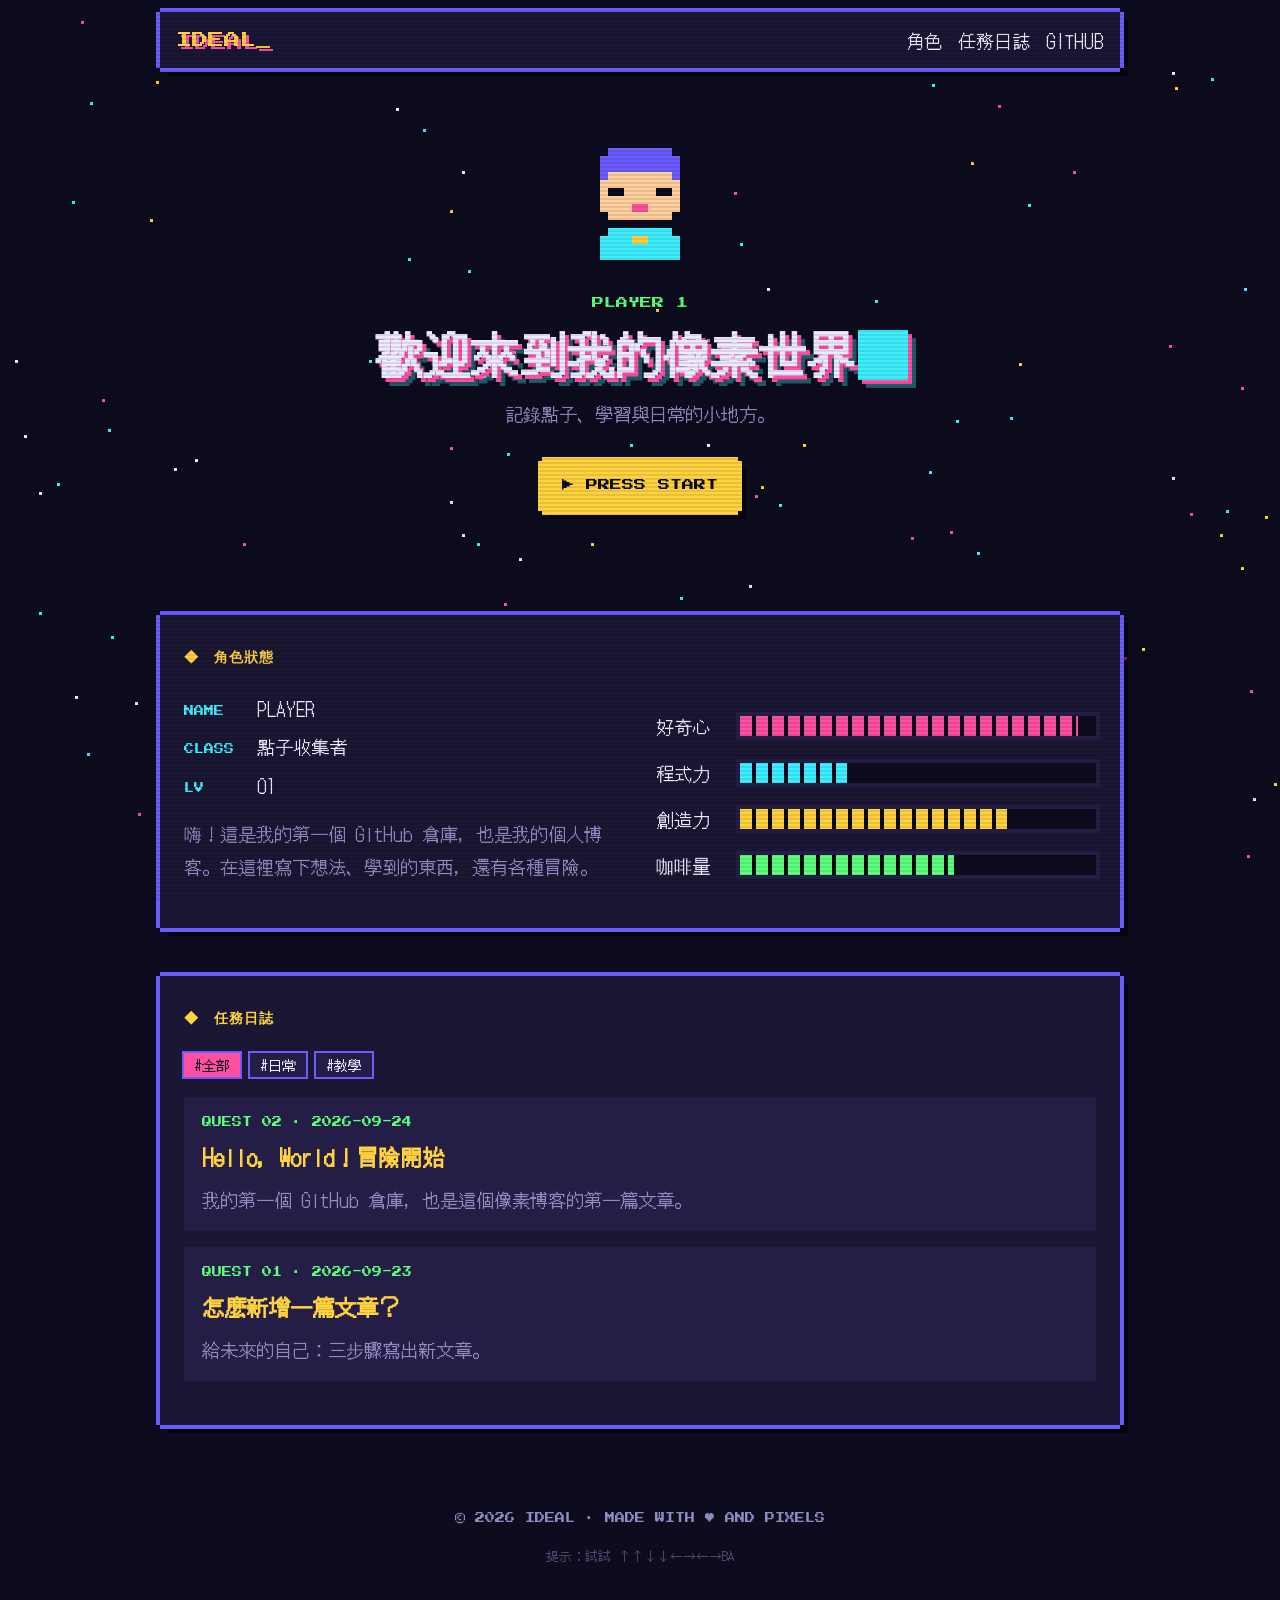
==== index.html @ 30116e3d "Add pixel-art personal blog Static site for GitHub Pages: starfield background, CRT scanlines, pixel" ====
<!DOCTYPE html>
<html lang="zh-Hant">
<head>
  <meta charset="UTF-8" />
  <meta name="viewport" content="width=device-width, initial-scale=1.0" />
  <title>IDEAL · 像素博客</title>
  <meta name="description" content="一個像素風格的個人博客" />
  <link rel="preconnect" href="https://fonts.googleapis.com" />
  <link rel="preconnect" href="https://fonts.gstatic.com" crossorigin />
  <link href="https://fonts.googleapis.com/css2?family=DotGothic16&family=Press+Start+2P&display=swap" rel="stylesheet" />
  <link rel="stylesheet" href="assets/style.css" />
</head>
<body>
  <canvas id="stars" aria-hidden="true"></canvas>
  <div class="crt" aria-hidden="true"></div>

  <header class="topbar">
    <a class="logo" href="./">IDEAL<span class="blink">_</span></a>
    <nav>
      <a href="#about">角色</a>
      <a href="#posts">任務日誌</a>
      <a href="https://github.com/william107work-cpu/ideal" target="_blank" rel="noopener">GITHUB</a>
    </nav>
  </header>

  <main>
    <section class="hero">
      <canvas id="avatar" width="16" height="16" aria-label="像素頭像"></canvas>
      <p class="kicker">PLAYER 1</p>
      <h1 id="typed" data-text="歡迎來到我的像素世界"></h1>
      <p class="sub">記錄點子、學習與日常的小地方。</p>
      <a class="btn" href="#posts">▶ PRESS START</a>
    </section>

    <section id="about" class="panel">
      <h2 class="panel-title">◆ 角色狀態</h2>
      <div class="about-grid">
        <div>
          <p class="line"><span class="label">NAME</span> <span id="player-name">PLAYER</span></p>
          <p class="line"><span class="label">CLASS</span> 點子收集者</p>
          <p class="line"><span class="label">LV</span> 01</p>
          <p class="bio">嗨！這是我的第一個 GitHub 倉庫，也是我的個人博客。在這裡寫下想法、學到的東西，還有各種冒險。</p>
        </div>
        <div class="stats">
          <div class="stat"><span>好奇心</span><div class="bar"><i style="--v:95%;--c:var(--pink)"></i></div></div>
          <div class="stat"><span>程式力</span><div class="bar"><i style="--v:30%;--c:var(--cyan)"></i></div></div>
          <div class="stat"><span>創造力</span><div class="bar"><i style="--v:75%;--c:var(--yellow)"></i></div></div>
          <div class="stat"><span>咖啡量</span><div class="bar"><i style="--v:60%;--c:var(--green)"></i></div></div>
        </div>
      </div>
    </section>

    <section id="posts" class="panel">
      <h2 class="panel-title">◆ 任務日誌</h2>
      <div class="tags" id="tag-filter"></div>
      <ul class="post-list" id="post-list">
        <li class="loading">LOADING<span class="blink">...</span></li>
      </ul>
    </section>
  </main>

  <footer class="footer">
    <p>© <span id="year"></span> IDEAL · MADE WITH ♥ AND PIXELS</p>
    <p class="hint">提示：試試 ↑↑↓↓←→←→BA</p>
  </footer>

  <script src="assets/main.js"></script>
</body>
</html>
---- assets/style.css ----
/* ============ 像素博客樣式 ============ */
:root {
  --bg: #0d0b1e;
  --panel: #1a1633;
  --panel-2: #241e46;
  --ink: #ecebff;
  --dim: #8f8ac0;
  --pink: #ff4fa3;
  --cyan: #3ef0ff;
  --yellow: #ffd23f;
  --green: #5cff7a;
  --border: #6b5cff;
  --pixel: "Press Start 2P", monospace;
  --text: "DotGothic16", "Noto Sans TC", monospace;
}

* { box-sizing: border-box; }

html { scroll-behavior: smooth; }

body {
  margin: 0;
  background: var(--bg);
  color: var(--ink);
  font-family: var(--text);
  font-size: 18px;
  line-height: 1.8;
  image-rendering: pixelated;
  overflow-x: hidden;
}

a { color: var(--cyan); }

::selection { background: var(--pink); color: var(--bg); }

/* 背景星空 */
#stars {
  position: fixed;
  inset: 0;
  width: 100%;
  height: 100%;
  z-index: -1;
}

/* CRT 掃描線 */
.crt {
  pointer-events: none;
  position: fixed;
  inset: 0;
  z-index: 100;
  background: repeating-linear-gradient(
    to bottom,
    rgba(0, 0, 0, 0) 0,
    rgba(0, 0, 0, 0) 2px,
    rgba(0, 0, 0, 0.18) 3px,
    rgba(0, 0, 0, 0) 4px
  );
  animation: flicker 6s infinite steps(1);
}

@keyframes flicker {
  0%, 96%, 100% { opacity: 1; }
  97% { opacity: 0.7; }
  98% { opacity: 1; }
  99% { opacity: 0.85; }
}

.blink { animation: blink 1s steps(1) infinite; }
@keyframes blink { 50% { opacity: 0; } }

/* 像素邊框：四邊外加一層陰影，留出缺角 */
.pixel-box,
.panel,
.btn,
.topbar {
  --bc: var(--border);
  box-shadow:
    0 -4px 0 0 var(--bc),
    0 4px 0 0 var(--bc),
    -4px 0 0 0 var(--bc),
    4px 0 0 0 var(--bc),
    8px 8px 0 0 rgba(0, 0, 0, 0.55);
}

/* 頂部導覽 */
.topbar {
  position: sticky;
  top: 12px;
  z-index: 10;
  max-width: 960px;
  margin: 12px auto 0;
  width: calc(100% - 32px);
  display: flex;
  align-items: center;
  justify-content: space-between;
  gap: 12px;
  flex-wrap: wrap;
  padding: 12px 16px;
  background: var(--panel);
}

.logo {
  font-family: var(--pixel);
  font-size: 16px;
  color: var(--yellow);
  text-decoration: none;
  text-shadow: 3px 3px 0 var(--pink);
}

.topbar nav { display: flex; gap: 16px; flex-wrap: wrap; }

.topbar nav a {
  font-family: var(--text);
  color: var(--ink);
  text-decoration: none;
}

.topbar nav a:hover { color: var(--pink); }
.topbar nav a:hover::before { content: "▶"; color: var(--pink); }

main {
  max-width: 960px;
  width: calc(100% - 32px);
  margin: 0 auto;
}

/* 首頁主視覺 */
.hero {
  text-align: center;
  padding: 72px 0 56px;
}

#avatar {
  width: 128px;
  height: 128px;
  image-rendering: pixelated;
  animation: bob 1.2s steps(2) infinite;
}

@keyframes bob { 50% { transform: translateY(-6px); } }

.kicker {
  font-family: var(--pixel);
  font-size: 12px;
  color: var(--green);
  margin: 16px 0 8px;
}

.hero h1 {
  font-family: var(--text);
  font-size: clamp(28px, 6vw, 48px);
  line-height: 1.3;
  margin: 0 0 12px;
  min-height: 1.3em;
  color: var(--ink);
  text-shadow: 4px 4px 0 var(--pink), 8px 8px 0 rgba(62, 240, 255, 0.35);
}

.hero h1::after {
  content: "█";
  color: var(--cyan);
  margin-left: 4px;
  animation: blink 0.8s steps(1) infinite;
}

.sub { color: var(--dim); margin: 0 0 32px; }

/* 按鈕 */
.btn {
  --bc: var(--yellow);
  display: inline-block;
  font-family: var(--pixel);
  font-size: 12px;
  color: var(--bg);
  background: var(--yellow);
  padding: 14px 20px;
  text-decoration: none;
  transition: transform 0.05s steps(1);
}

.btn:hover { background: var(--pink); --bc: var(--pink); }
.btn:active { transform: translate(4px, 4px); }

.hero .btn { animation: pulse 1.6s steps(1) infinite; }
@keyframes pulse { 50% { opacity: 0.55; } }

/* 面板 */
.panel {
  background: var(--panel);
  padding: 28px 24px;
  margin: 48px 0;
}

.panel-title {
  font-family: var(--pixel);
  font-size: 14px;
  color: var(--yellow);
  margin: 0 0 24px;
  letter-spacing: 1px;
}

.about-grid {
  display: grid;
  grid-template-columns: 1fr 1fr;
  gap: 32px;
}

.line { margin: 0 0 6px; }

.label {
  font-family: var(--pixel);
  font-size: 10px;
  color: var(--cyan);
  display: inline-block;
  min-width: 64px;
}

.bio { color: var(--dim); margin-top: 16px; }

.stats { display: flex; flex-direction: column; gap: 14px; justify-content: center; }

.stat { display: grid; grid-template-columns: 72px 1fr; align-items: center; gap: 12px; }

.bar {
  height: 20px;
  background: var(--bg);
  box-shadow: 0 0 0 4px var(--panel-2);
  position: relative;
  overflow: hidden;
}

.bar i {
  position: absolute;
  inset: 0 auto 0 0;
  width: 0;
  background:
    repeating-linear-gradient(90deg, var(--c) 0 12px, transparent 12px 16px);
  transition: width 1.2s steps(12);
}

.bar.fill i { width: var(--v); }

/* 標籤篩選 */
.tags { display: flex; flex-wrap: wrap; gap: 10px; margin-bottom: 20px; }

.tag {
  font-family: var(--text);
  font-size: 14px;
  border: none;
  cursor: pointer;
  padding: 2px 10px;
  color: var(--ink);
  background: var(--panel-2);
  box-shadow: 0 0 0 2px var(--border);
}

.tag.active, .tag:hover { background: var(--pink); color: var(--bg); }

/* 文章列表 */
.post-list { list-style: none; margin: 0; padding: 0; }

.post-list li { margin-bottom: 16px; }

.post-card {
  display: block;
  padding: 16px 18px;
  background: var(--panel-2);
  color: var(--ink);
  text-decoration: none;
  position: relative;
  box-shadow: 0 0 0 2px transparent;
}

.post-card:hover { box-shadow: 0 0 0 2px var(--pink), 6px 6px 0 2px rgba(255, 79, 163, 0.35); }
.post-card:hover .post-title::before { content: "▶ "; color: var(--pink); }

.post-meta {
  font-family: var(--pixel);
  font-size: 10px;
  color: var(--green);
}

.post-title { font-size: 22px; margin: 6px 0; color: var(--yellow); }

.post-summary { margin: 0; color: var(--dim); }

.loading { font-family: var(--pixel); font-size: 12px; color: var(--dim); }

/* 文章頁 */
.article { margin-top: 48px; }

.article h1 {
  font-size: clamp(26px, 5vw, 38px);
  line-height: 1.35;
  color: var(--yellow);
  text-shadow: 3px 3px 0 var(--pink);
  margin: 8px 0 24px;
}

.article h2, .article h3 { color: var(--cyan); margin-top: 32px; }
.article h2::before { content: "■ "; color: var(--pink); }

.article img { max-width: 100%; image-rendering: pixelated; }

.article code {
  background: var(--bg);
  padding: 1px 6px;
  color: var(--green);
}

.article pre {
  background: var(--bg);
  padding: 16px;
  overflow-x: auto;
  box-shadow: 0 0 0 2px var(--border);
}

.article pre code { padding: 0; }

.article blockquote {
  margin: 16px 0;
  padding: 8px 16px;
  border-left: 6px solid var(--pink);
  background: var(--panel-2);
  color: var(--dim);
}

.back { text-align: center; margin-bottom: 48px; }

/* 頁尾 */
.footer {
  text-align: center;
  padding: 24px 16px 48px;
  font-family: var(--pixel);
  font-size: 10px;
  color: var(--dim);
  line-height: 2.2;
}

.hint { opacity: 0.5; font-family: var(--text); font-size: 13px; }

/* 秘技模式 */
body.rainbow { animation: hue 3s linear infinite; }
@keyframes hue { to { filter: hue-rotate(360deg); } }

/* 手機版 */
@media (max-width: 640px) {
  body { font-size: 16px; }
  .about-grid { grid-template-columns: 1fr; }
  .panel { padding: 22px 16px; }
  .hero { padding: 48px 0 32px; }
  .topbar nav { gap: 12px; }
}

@media (prefers-reduced-motion: reduce) {
  *, *::before, *::after { animation: none !important; transition: none !important; }
}

.article hr { border: none; height: 4px; background: repeating-linear-gradient(90deg, var(--border) 0 8px, transparent 8px 16px); margin: 32px 0; }
.article li::marker { color: var(--pink); }
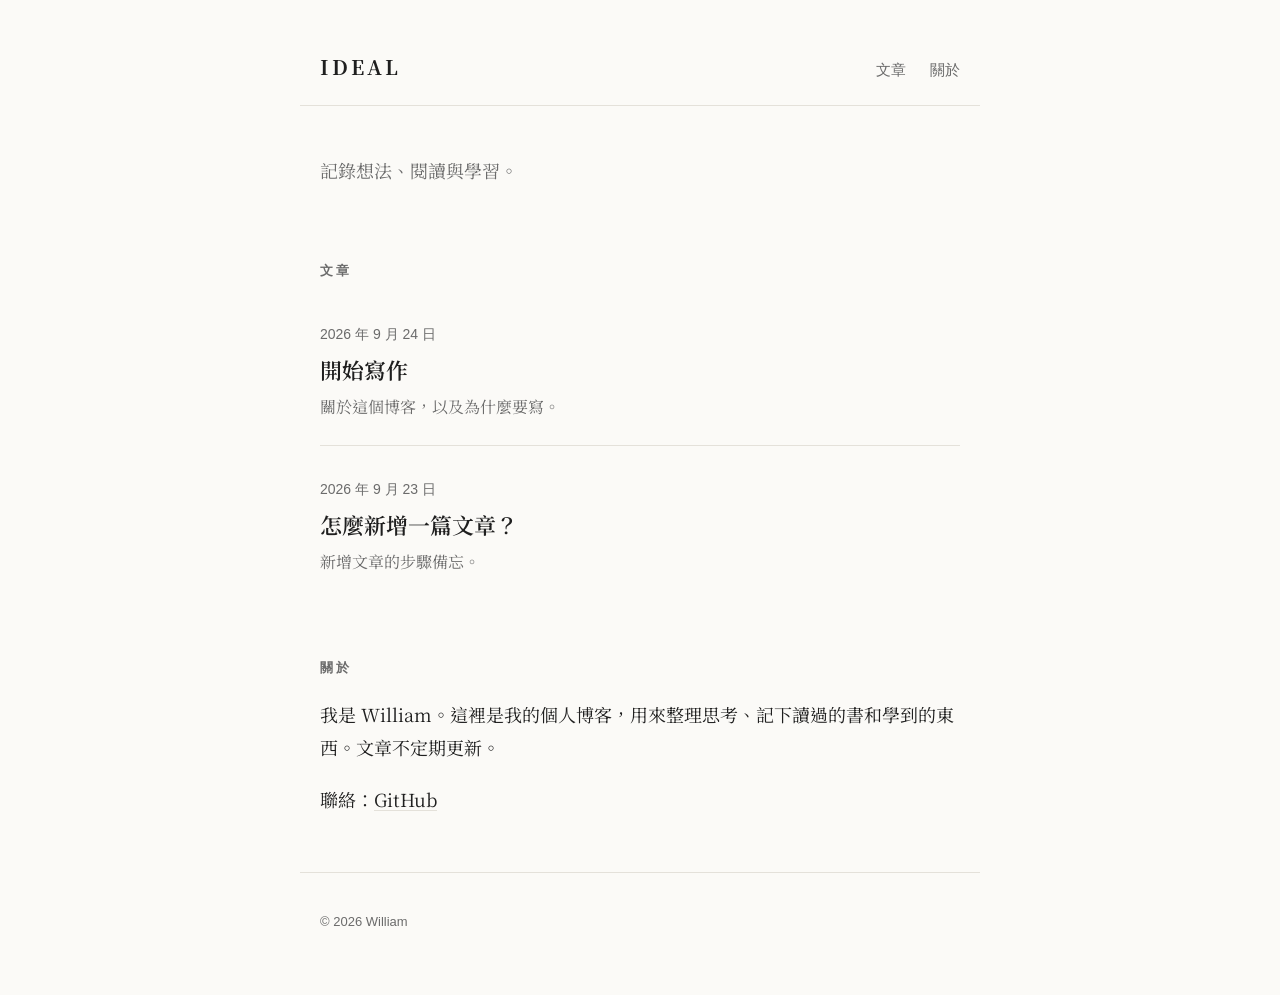
==== commit df48e490: "Redesign blog with a plain, typographic style Replace the pixel-art theme (starfield, CRT effect, av" ====
--- a/index.html
+++ b/index.html
@@ -3,65 +3,43 @@
 <head>
   <meta charset="UTF-8" />
   <meta name="viewport" content="width=device-width, initial-scale=1.0" />
-  <title>IDEAL · 像素博客</title>
-  <meta name="description" content="一個像素風格的個人博客" />
+  <title>IDEAL</title>
+  <meta name="description" content="個人博客：記錄想法、閱讀與學習。" />
   <link rel="preconnect" href="https://fonts.googleapis.com" />
   <link rel="preconnect" href="https://fonts.gstatic.com" crossorigin />
-  <link href="https://fonts.googleapis.com/css2?family=DotGothic16&family=Press+Start+2P&display=swap" rel="stylesheet" />
+  <link href="https://fonts.googleapis.com/css2?family=Noto+Serif+TC:wght@400;600;700&display=swap" rel="stylesheet" />
   <link rel="stylesheet" href="assets/style.css" />
 </head>
 <body>
-  <canvas id="stars" aria-hidden="true"></canvas>
-  <div class="crt" aria-hidden="true"></div>
-
-  <header class="topbar">
-    <a class="logo" href="./">IDEAL<span class="blink">_</span></a>
+  <header class="site-header">
+    <a class="site-name" href="./" data-site-name>IDEAL</a>
     <nav>
-      <a href="#about">角色</a>
-      <a href="#posts">任務日誌</a>
-      <a href="https://github.com/william107work-cpu/ideal" target="_blank" rel="noopener">GITHUB</a>
+      <a href="#posts">文章</a>
+      <a href="#about">關於</a>
     </nav>
   </header>
 
   <main>
-    <section class="hero">
-      <canvas id="avatar" width="16" height="16" aria-label="像素頭像"></canvas>
-      <p class="kicker">PLAYER 1</p>
-      <h1 id="typed" data-text="歡迎來到我的像素世界"></h1>
-      <p class="sub">記錄點子、學習與日常的小地方。</p>
-      <a class="btn" href="#posts">▶ PRESS START</a>
+    <section class="intro">
+      <p>記錄想法、閱讀與學習。</p>
     </section>
 
-    <section id="about" class="panel">
-      <h2 class="panel-title">◆ 角色狀態</h2>
-      <div class="about-grid">
-        <div>
-          <p class="line"><span class="label">NAME</span> <span id="player-name">PLAYER</span></p>
-          <p class="line"><span class="label">CLASS</span> 點子收集者</p>
-          <p class="line"><span class="label">LV</span> 01</p>
-          <p class="bio">嗨！這是我的第一個 GitHub 倉庫，也是我的個人博客。在這裡寫下想法、學到的東西，還有各種冒險。</p>
-        </div>
-        <div class="stats">
-          <div class="stat"><span>好奇心</span><div class="bar"><i style="--v:95%;--c:var(--pink)"></i></div></div>
-          <div class="stat"><span>程式力</span><div class="bar"><i style="--v:30%;--c:var(--cyan)"></i></div></div>
-          <div class="stat"><span>創造力</span><div class="bar"><i style="--v:75%;--c:var(--yellow)"></i></div></div>
-          <div class="stat"><span>咖啡量</span><div class="bar"><i style="--v:60%;--c:var(--green)"></i></div></div>
-        </div>
-      </div>
+    <section id="posts">
+      <h2 class="section-title">文章</h2>
+      <ul class="post-list" id="post-list">
+        <li class="note">載入中…</li>
+      </ul>
     </section>
 
-    <section id="posts" class="panel">
-      <h2 class="panel-title">◆ 任務日誌</h2>
-      <div class="tags" id="tag-filter"></div>
-      <ul class="post-list" id="post-list">
-        <li class="loading">LOADING<span class="blink">...</span></li>
-      </ul>
+    <section id="about">
+      <h2 class="section-title">關於</h2>
+      <p>我是 <span data-author>William</span>。這裡是我的個人博客，用來整理思考、記下讀過的書和學到的東西。文章不定期更新。</p>
+      <p>聯絡：<a href="https://github.com/william107work-cpu" target="_blank" rel="noopener">GitHub</a></p>
     </section>
   </main>
 
-  <footer class="footer">
-    <p>© <span id="year"></span> IDEAL · MADE WITH ♥ AND PIXELS</p>
-    <p class="hint">提示：試試 ↑↑↓↓←→←→BA</p>
+  <footer class="site-footer">
+    <p>© <span id="year"></span> <span data-author>William</span></p>
   </footer>
 
   <script src="assets/main.js"></script>
--- a/assets/style.css
+++ b/assets/style.css
@@ -1,360 +1,158 @@
-/* ============ 像素博客樣式 ============ */
 :root {
-  --bg: #0d0b1e;
-  --panel: #1a1633;
-  --panel-2: #241e46;
-  --ink: #ecebff;
-  --dim: #8f8ac0;
-  --pink: #ff4fa3;
-  --cyan: #3ef0ff;
-  --yellow: #ffd23f;
-  --green: #5cff7a;
-  --border: #6b5cff;
-  --pixel: "Press Start 2P", monospace;
-  --text: "DotGothic16", "Noto Sans TC", monospace;
+  --bg: #fbfaf7;
+  --ink: #1f1f1f;
+  --muted: #6b6b6b;
+  --rule: #e4e1da;
+  --accent: #8b2e2e;
+  --code-bg: #f1eee8;
+  --serif: "Noto Serif TC", "Songti TC", "PMingLiU", Georgia, serif;
+  --sans: -apple-system, "PingFang TC", "Microsoft JhengHei", "Noto Sans TC", sans-serif;
+  --mono: ui-monospace, "SF Mono", Menlo, Consolas, monospace;
+}
+
+@media (prefers-color-scheme: dark) {
+  :root {
+    --bg: #161615;
+    --ink: #e6e3dc;
+    --muted: #9a968d;
+    --rule: #2e2d2a;
+    --accent: #d99a8f;
+    --code-bg: #22211f;
+  }
 }
 
 * { box-sizing: border-box; }
-
-html { scroll-behavior: smooth; }
 
 body {
   margin: 0;
   background: var(--bg);
   color: var(--ink);
-  font-family: var(--text);
+  font-family: var(--serif);
   font-size: 18px;
-  line-height: 1.8;
-  image-rendering: pixelated;
-  overflow-x: hidden;
+  line-height: 1.85;
+  -webkit-font-smoothing: antialiased;
 }
 
-a { color: var(--cyan); }
+a { color: inherit; text-decoration-color: var(--rule); text-underline-offset: 3px; }
+a:hover { color: var(--accent); text-decoration-color: currentColor; }
 
-::selection { background: var(--pink); color: var(--bg); }
-
-/* 背景星空 */
-#stars {
-  position: fixed;
-  inset: 0;
-  width: 100%;
-  height: 100%;
-  z-index: -1;
+.site-header,
+main,
+.site-footer {
+  max-width: 680px;
+  margin: 0 auto;
+  padding: 0 20px;
 }
 
-/* CRT 掃描線 */
-.crt {
-  pointer-events: none;
-  position: fixed;
-  inset: 0;
-  z-index: 100;
-  background: repeating-linear-gradient(
-    to bottom,
-    rgba(0, 0, 0, 0) 0,
-    rgba(0, 0, 0, 0) 2px,
-    rgba(0, 0, 0, 0.18) 3px,
-    rgba(0, 0, 0, 0) 4px
-  );
-  animation: flicker 6s infinite steps(1);
+/* 頁首 */
+.site-header {
+  display: flex;
+  align-items: baseline;
+  justify-content: space-between;
+  padding-top: 48px;
+  padding-bottom: 20px;
+  border-bottom: 1px solid var(--rule);
 }
 
-@keyframes flicker {
-  0%, 96%, 100% { opacity: 1; }
-  97% { opacity: 0.7; }
-  98% { opacity: 1; }
-  99% { opacity: 0.85; }
-}
-
-.blink { animation: blink 1s steps(1) infinite; }
-@keyframes blink { 50% { opacity: 0; } }
-
-/* 像素邊框：四邊外加一層陰影，留出缺角 */
-.pixel-box,
-.panel,
-.btn,
-.topbar {
-  --bc: var(--border);
-  box-shadow:
-    0 -4px 0 0 var(--bc),
-    0 4px 0 0 var(--bc),
-    -4px 0 0 0 var(--bc),
-    4px 0 0 0 var(--bc),
-    8px 8px 0 0 rgba(0, 0, 0, 0.55);
-}
-
-/* 頂部導覽 */
-.topbar {
-  position: sticky;
-  top: 12px;
-  z-index: 10;
-  max-width: 960px;
-  margin: 12px auto 0;
-  width: calc(100% - 32px);
-  display: flex;
-  align-items: center;
-  justify-content: space-between;
-  gap: 12px;
-  flex-wrap: wrap;
-  padding: 12px 16px;
-  background: var(--panel);
-}
-
-.logo {
-  font-family: var(--pixel);
-  font-size: 16px;
-  color: var(--yellow);
-  text-decoration: none;
-  text-shadow: 3px 3px 0 var(--pink);
-}
-
-.topbar nav { display: flex; gap: 16px; flex-wrap: wrap; }
-
-.topbar nav a {
-  font-family: var(--text);
-  color: var(--ink);
+.site-name {
+  font-size: 20px;
+  font-weight: 700;
+  letter-spacing: 0.15em;
   text-decoration: none;
 }
 
-.topbar nav a:hover { color: var(--pink); }
-.topbar nav a:hover::before { content: "▶"; color: var(--pink); }
+.site-header nav { display: flex; gap: 24px; font-family: var(--sans); font-size: 15px; }
+.site-header nav a { text-decoration: none; color: var(--muted); }
+.site-header nav a:hover { color: var(--ink); }
 
-main {
-  max-width: 960px;
-  width: calc(100% - 32px);
-  margin: 0 auto;
+/* 首頁 */
+.intro { padding: 48px 0 16px; color: var(--muted); }
+.intro p { margin: 0; }
+
+section { margin-bottom: 56px; }
+
+.section-title {
+  font-family: var(--sans);
+  font-size: 13px;
+  font-weight: 600;
+  letter-spacing: 0.2em;
+  color: var(--muted);
+  margin: 40px 0 8px;
 }
 
-/* 首頁主視覺 */
-.hero {
-  text-align: center;
-  padding: 72px 0 56px;
+.post-list { list-style: none; margin: 0; padding: 0; }
+
+.post-item { padding: 24px 0; border-bottom: 1px solid var(--rule); }
+.post-item:last-child { border-bottom: none; }
+
+.post-item time,
+.meta {
+  font-family: var(--sans);
+  font-size: 14px;
+  color: var(--muted);
 }
 
-#avatar {
-  width: 128px;
-  height: 128px;
-  image-rendering: pixelated;
-  animation: bob 1.2s steps(2) infinite;
+.post-item h3 { font-size: 22px; font-weight: 600; line-height: 1.5; margin: 4px 0 6px; }
+.post-item h3 a { text-decoration: none; }
+.post-item p { margin: 0; color: var(--muted); font-size: 16px; }
+
+.note { color: var(--muted); font-family: var(--sans); font-size: 15px; }
+
+/* 文章頁 */
+.article-header { padding: 56px 0 24px; border-bottom: 1px solid var(--rule); margin-bottom: 32px; }
+.article-header h1 { font-size: clamp(28px, 5vw, 36px); line-height: 1.4; margin: 0 0 12px; }
+.article-header .meta { margin: 0; }
+
+.prose h2 { font-size: 24px; margin: 48px 0 16px; line-height: 1.5; }
+.prose h3 { font-size: 20px; margin: 36px 0 12px; }
+.prose p, .prose ul, .prose ol { margin: 0 0 1.4em; }
+.prose li { margin-bottom: 0.3em; }
+.prose img { max-width: 100%; height: auto; }
+.prose a { color: var(--accent); }
+
+.prose blockquote {
+  margin: 1.6em 0;
+  padding: 0 0 0 20px;
+  border-left: 3px solid var(--rule);
+  color: var(--muted);
 }
 
-@keyframes bob { 50% { transform: translateY(-6px); } }
-
-.kicker {
-  font-family: var(--pixel);
-  font-size: 12px;
-  color: var(--green);
-  margin: 16px 0 8px;
+.prose code {
+  font-family: var(--mono);
+  font-size: 0.85em;
+  background: var(--code-bg);
+  padding: 2px 5px;
+  border-radius: 3px;
 }
 
-.hero h1 {
-  font-family: var(--text);
-  font-size: clamp(28px, 6vw, 48px);
-  line-height: 1.3;
-  margin: 0 0 12px;
-  min-height: 1.3em;
-  color: var(--ink);
-  text-shadow: 4px 4px 0 var(--pink), 8px 8px 0 rgba(62, 240, 255, 0.35);
+.prose pre {
+  background: var(--code-bg);
+  padding: 16px 20px;
+  overflow-x: auto;
+  border-radius: 4px;
+  line-height: 1.6;
 }
 
-.hero h1::after {
-  content: "█";
-  color: var(--cyan);
-  margin-left: 4px;
-  animation: blink 0.8s steps(1) infinite;
+.prose pre code { background: none; padding: 0; }
+
+.prose hr { border: none; border-top: 1px solid var(--rule); margin: 48px auto; width: 40%; }
+
+.back { margin: 56px 0; font-family: var(--sans); font-size: 15px; }
+.back a { color: var(--muted); text-decoration: none; }
+.back a:hover { color: var(--ink); }
+
+/* 頁尾 */
+.site-footer {
+  padding-top: 24px;
+  padding-bottom: 48px;
+  border-top: 1px solid var(--rule);
+  font-family: var(--sans);
+  font-size: 13px;
+  color: var(--muted);
 }
 
-.sub { color: var(--dim); margin: 0 0 32px; }
-
-/* 按鈕 */
-.btn {
-  --bc: var(--yellow);
-  display: inline-block;
-  font-family: var(--pixel);
-  font-size: 12px;
-  color: var(--bg);
-  background: var(--yellow);
-  padding: 14px 20px;
-  text-decoration: none;
-  transition: transform 0.05s steps(1);
+@media (max-width: 600px) {
+  body { font-size: 17px; }
+  .site-header { padding-top: 28px; }
+  .post-item h3 { font-size: 20px; }
 }
-
-.btn:hover { background: var(--pink); --bc: var(--pink); }
-.btn:active { transform: translate(4px, 4px); }
-
-.hero .btn { animation: pulse 1.6s steps(1) infinite; }
-@keyframes pulse { 50% { opacity: 0.55; } }
-
-/* 面板 */
-.panel {
-  background: var(--panel);
-  padding: 28px 24px;
-  margin: 48px 0;
-}
-
-.panel-title {
-  font-family: var(--pixel);
-  font-size: 14px;
-  color: var(--yellow);
-  margin: 0 0 24px;
-  letter-spacing: 1px;
-}
-
-.about-grid {
-  display: grid;
-  grid-template-columns: 1fr 1fr;
-  gap: 32px;
-}
-
-.line { margin: 0 0 6px; }
-
-.label {
-  font-family: var(--pixel);
-  font-size: 10px;
-  color: var(--cyan);
-  display: inline-block;
-  min-width: 64px;
-}
-
-.bio { color: var(--dim); margin-top: 16px; }
-
-.stats { display: flex; flex-direction: column; gap: 14px; justify-content: center; }
-
-.stat { display: grid; grid-template-columns: 72px 1fr; align-items: center; gap: 12px; }
-
-.bar {
-  height: 20px;
-  background: var(--bg);
-  box-shadow: 0 0 0 4px var(--panel-2);
-  position: relative;
-  overflow: hidden;
-}
-
-.bar i {
-  position: absolute;
-  inset: 0 auto 0 0;
-  width: 0;
-  background:
-    repeating-linear-gradient(90deg, var(--c) 0 12px, transparent 12px 16px);
-  transition: width 1.2s steps(12);
-}
-
-.bar.fill i { width: var(--v); }
-
-/* 標籤篩選 */
-.tags { display: flex; flex-wrap: wrap; gap: 10px; margin-bottom: 20px; }
-
-.tag {
-  font-family: var(--text);
-  font-size: 14px;
-  border: none;
-  cursor: pointer;
-  padding: 2px 10px;
-  color: var(--ink);
-  background: var(--panel-2);
-  box-shadow: 0 0 0 2px var(--border);
-}
-
-.tag.active, .tag:hover { background: var(--pink); color: var(--bg); }
-
-/* 文章列表 */
-.post-list { list-style: none; margin: 0; padding: 0; }
-
-.post-list li { margin-bottom: 16px; }
-
-.post-card {
-  display: block;
-  padding: 16px 18px;
-  background: var(--panel-2);
-  color: var(--ink);
-  text-decoration: none;
-  position: relative;
-  box-shadow: 0 0 0 2px transparent;
-}
-
-.post-card:hover { box-shadow: 0 0 0 2px var(--pink), 6px 6px 0 2px rgba(255, 79, 163, 0.35); }
-.post-card:hover .post-title::before { content: "▶ "; color: var(--pink); }
-
-.post-meta {
-  font-family: var(--pixel);
-  font-size: 10px;
-  color: var(--green);
-}
-
-.post-title { font-size: 22px; margin: 6px 0; color: var(--yellow); }
-
-.post-summary { margin: 0; color: var(--dim); }
-
-.loading { font-family: var(--pixel); font-size: 12px; color: var(--dim); }
-
-/* 文章頁 */
-.article { margin-top: 48px; }
-
-.article h1 {
-  font-size: clamp(26px, 5vw, 38px);
-  line-height: 1.35;
-  color: var(--yellow);
-  text-shadow: 3px 3px 0 var(--pink);
-  margin: 8px 0 24px;
-}
-
-.article h2, .article h3 { color: var(--cyan); margin-top: 32px; }
-.article h2::before { content: "■ "; color: var(--pink); }
-
-.article img { max-width: 100%; image-rendering: pixelated; }
-
-.article code {
-  background: var(--bg);
-  padding: 1px 6px;
-  color: var(--green);
-}
-
-.article pre {
-  background: var(--bg);
-  padding: 16px;
-  overflow-x: auto;
-  box-shadow: 0 0 0 2px var(--border);
-}
-
-.article pre code { padding: 0; }
-
-.article blockquote {
-  margin: 16px 0;
-  padding: 8px 16px;
-  border-left: 6px solid var(--pink);
-  background: var(--panel-2);
-  color: var(--dim);
-}
-
-.back { text-align: center; margin-bottom: 48px; }
-
-/* 頁尾 */
-.footer {
-  text-align: center;
-  padding: 24px 16px 48px;
-  font-family: var(--pixel);
-  font-size: 10px;
-  color: var(--dim);
-  line-height: 2.2;
-}
-
-.hint { opacity: 0.5; font-family: var(--text); font-size: 13px; }
-
-/* 秘技模式 */
-body.rainbow { animation: hue 3s linear infinite; }
-@keyframes hue { to { filter: hue-rotate(360deg); } }
-
-/* 手機版 */
-@media (max-width: 640px) {
-  body { font-size: 16px; }
-  .about-grid { grid-template-columns: 1fr; }
-  .panel { padding: 22px 16px; }
-  .hero { padding: 48px 0 32px; }
-  .topbar nav { gap: 12px; }
-}
-
-@media (prefers-reduced-motion: reduce) {
-  *, *::before, *::after { animation: none !important; transition: none !important; }
-}
-
-.article hr { border: none; height: 4px; background: repeating-linear-gradient(90deg, var(--border) 0 8px, transparent 8px 16px); margin: 32px 0; }
-.article li::marker { color: var(--pink); }
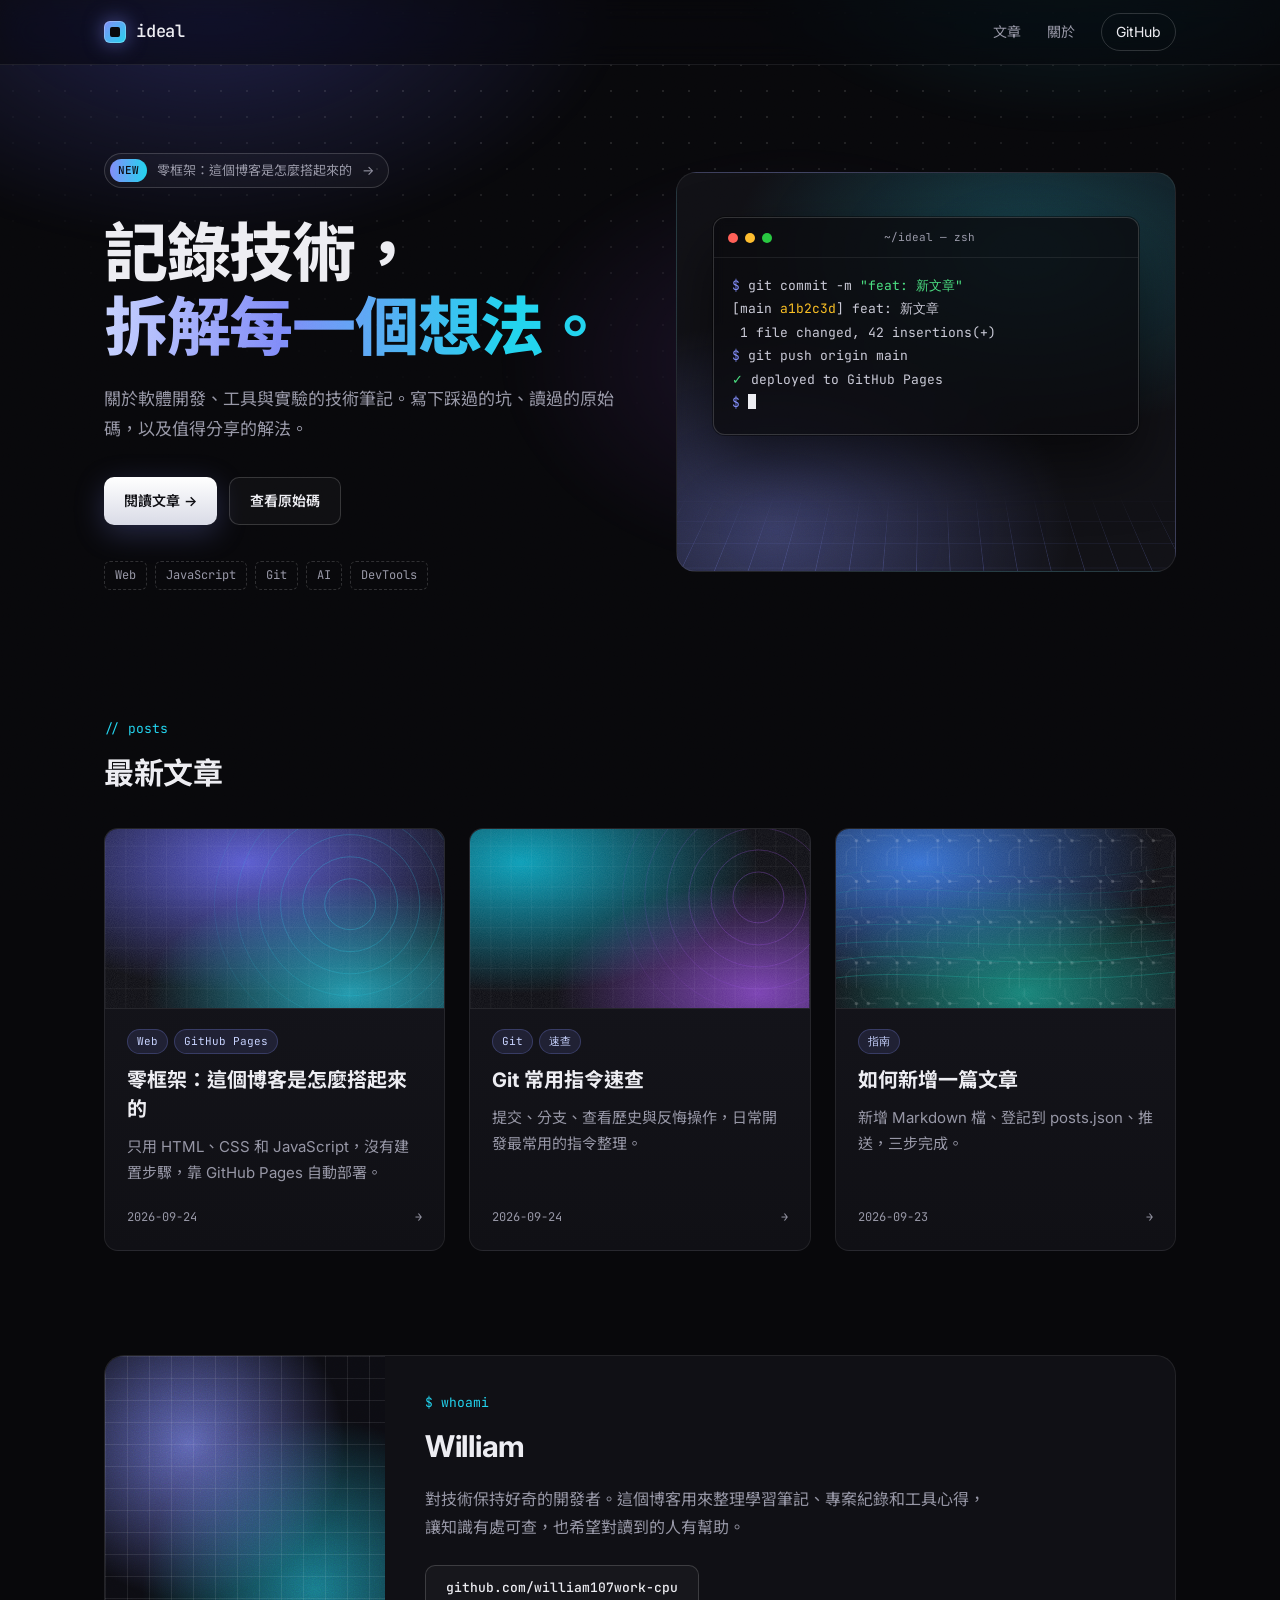
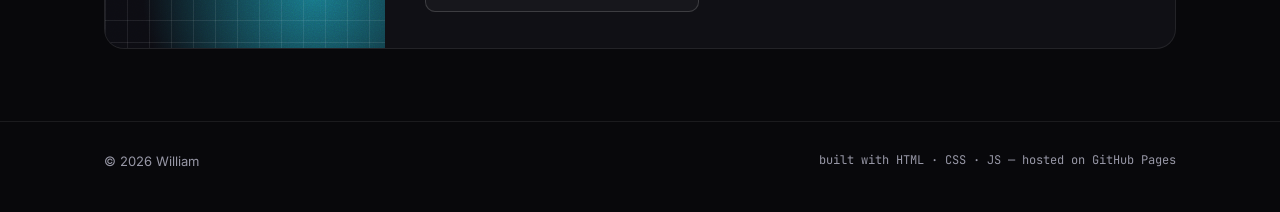
==== commit 88dc321b: "Redesign as a dark tech blog with generated textures Dark theme with dot-grid background, film grain" ====
--- a/index.html
+++ b/index.html
@@ -3,43 +3,84 @@
 <head>
   <meta charset="UTF-8" />
   <meta name="viewport" content="width=device-width, initial-scale=1.0" />
-  <title>IDEAL</title>
-  <meta name="description" content="個人博客：記錄想法、閱讀與學習。" />
+  <title>ideal · 技術博客</title>
+  <meta name="description" content="關於軟體開發、工具與實驗的技術筆記。" />
   <link rel="preconnect" href="https://fonts.googleapis.com" />
   <link rel="preconnect" href="https://fonts.gstatic.com" crossorigin />
-  <link href="https://fonts.googleapis.com/css2?family=Noto+Serif+TC:wght@400;600;700&display=swap" rel="stylesheet" />
+  <link href="https://fonts.googleapis.com/css2?family=Inter:wght@400;500;600;700;800&family=JetBrains+Mono:wght@400;500&family=Noto+Sans+TC:wght@400;500;700;900&display=swap" rel="stylesheet" />
   <link rel="stylesheet" href="assets/style.css" />
 </head>
 <body>
+  <div class="bg" aria-hidden="true"><div class="bg-glow"></div><div class="bg-grid"></div></div>
+
   <header class="site-header">
-    <a class="site-name" href="./" data-site-name>IDEAL</a>
-    <nav>
-      <a href="#posts">文章</a>
-      <a href="#about">關於</a>
-    </nav>
+    <div class="wrap header-inner">
+      <a class="brand" href="./"><span class="mark"></span><span data-site-name>ideal</span></a>
+      <nav>
+        <a href="#posts">文章</a>
+        <a href="#about">關於</a>
+        <a class="nav-btn" href="https://github.com/william107work-cpu" target="_blank" rel="noopener">GitHub</a>
+      </nav>
+    </div>
   </header>
 
-  <main>
-    <section class="intro">
-      <p>記錄想法、閱讀與學習。</p>
+  <main class="wrap">
+    <section class="hero">
+      <div class="hero-text">
+        <a class="pill" id="latest" href="#posts" hidden><b>NEW</b><span></span> →</a>
+        <h1>記錄技術，<br /><span class="grad">拆解每一個想法。</span></h1>
+        <p class="lead">關於軟體開發、工具與實驗的技術筆記。寫下踩過的坑、讀過的原始碼，以及值得分享的解法。</p>
+        <div class="actions">
+          <a class="btn primary" href="#posts">閱讀文章 →</a>
+          <a class="btn ghost" href="https://github.com/william107work-cpu/ideal" target="_blank" rel="noopener">查看原始碼</a>
+        </div>
+        <ul class="stack">
+          <li>Web</li><li>JavaScript</li><li>Git</li><li>AI</li><li>DevTools</li>
+        </ul>
+      </div>
+
+      <div class="hero-visual" aria-hidden="true">
+        <div class="floor"></div>
+        <div class="terminal">
+          <div class="term-bar"><i></i><i></i><i></i><span>~/ideal — zsh</span></div>
+          <pre><span class="c-p">$</span> git commit -m <span class="c-g">"feat: 新文章"</span>
+[main <span class="c-y">a1b2c3d</span>] feat: 新文章
+ 1 file changed, 42 insertions(+)
+<span class="c-p">$</span> git push origin main
+<span class="c-g">✓</span> deployed to GitHub Pages
+<span class="c-p">$</span> <span class="cursor"></span></pre>
+        </div>
+      </div>
     </section>
 
-    <section id="posts">
-      <h2 class="section-title">文章</h2>
-      <ul class="post-list" id="post-list">
-        <li class="note">載入中…</li>
-      </ul>
+    <section id="posts" class="section">
+      <div class="section-head">
+        <p class="eyebrow">// posts</p>
+        <h2>最新文章</h2>
+      </div>
+      <div class="grid" id="post-list">
+        <p class="note">載入中…</p>
+      </div>
     </section>
 
-    <section id="about">
-      <h2 class="section-title">關於</h2>
-      <p>我是 <span data-author>William</span>。這裡是我的個人博客，用來整理思考、記下讀過的書和學到的東西。文章不定期更新。</p>
-      <p>聯絡：<a href="https://github.com/william107work-cpu" target="_blank" rel="noopener">GitHub</a></p>
+    <section id="about" class="section">
+      <div class="about">
+        <div class="about-cover" aria-hidden="true"></div>
+        <div class="about-body">
+          <p class="eyebrow">$ whoami</p>
+          <h2><span data-author>William</span></h2>
+          <p>對技術保持好奇的開發者。這個博客用來整理學習筆記、專案紀錄和工具心得，讓知識有處可查，也希望對讀到的人有幫助。</p>
+          <a class="btn ghost" href="https://github.com/william107work-cpu" target="_blank" rel="noopener">github.com/william107work-cpu</a>
+        </div>
+      </div>
     </section>
   </main>
 
   <footer class="site-footer">
-    <p>© <span id="year"></span> <span data-author>William</span></p>
+    <div class="wrap footer-inner">
+      <span>© <span id="year"></span> <span data-author>William</span></span>
+      <span class="mono">built with HTML · CSS · JS — hosted on GitHub Pages</span>
+    </div>
   </footer>
 
   <script src="assets/main.js"></script>
--- a/assets/style.css
+++ b/assets/style.css
@@ -1,158 +1,631 @@
+/* ============ ideal · 技術博客 ============ */
 :root {
-  --bg: #fbfaf7;
-  --ink: #1f1f1f;
-  --muted: #6b6b6b;
-  --rule: #e4e1da;
-  --accent: #8b2e2e;
-  --code-bg: #f1eee8;
-  --serif: "Noto Serif TC", "Songti TC", "PMingLiU", Georgia, serif;
-  --sans: -apple-system, "PingFang TC", "Microsoft JhengHei", "Noto Sans TC", sans-serif;
-  --mono: ui-monospace, "SF Mono", Menlo, Consolas, monospace;
-}
-
-@media (prefers-color-scheme: dark) {
-  :root {
-    --bg: #161615;
-    --ink: #e6e3dc;
-    --muted: #9a968d;
-    --rule: #2e2d2a;
-    --accent: #d99a8f;
-    --code-bg: #22211f;
-  }
+  --bg: #08080b;
+  --surface: #101015;
+  --surface-2: #16161d;
+  --border: rgba(255, 255, 255, 0.08);
+  --border-strong: rgba(255, 255, 255, 0.16);
+  --text: #ededf2;
+  --muted: #9797a6;
+  --accent: #818cf8;
+  --accent-2: #22d3ee;
+  --green: #4ade80;
+  --yellow: #fbbf24;
+  --sans: "Inter", "Noto Sans TC", -apple-system, "PingFang TC", "Microsoft JhengHei", sans-serif;
+  --mono: "JetBrains Mono", ui-monospace, "SF Mono", Menlo, Consolas, monospace;
+  --radius: 14px;
+  --noise: url("data:image/svg+xml,%3Csvg xmlns='http://www.w3.org/2000/svg' width='160' height='160'%3E%3Cfilter id='n'%3E%3CfeTurbulence type='fractalNoise' baseFrequency='.85' numOctaves='3' stitchTiles='stitch'/%3E%3C/filter%3E%3Crect width='100%25' height='100%25' filter='url(%23n)'/%3E%3C/svg%3E");
 }
 
 * { box-sizing: border-box; }
+
+html { scroll-behavior: smooth; }
 
 body {
   margin: 0;
   background: var(--bg);
-  color: var(--ink);
-  font-family: var(--serif);
-  font-size: 18px;
-  line-height: 1.85;
+  color: var(--text);
+  font-family: var(--sans);
+  font-size: 16px;
+  line-height: 1.75;
   -webkit-font-smoothing: antialiased;
-}
-
-a { color: inherit; text-decoration-color: var(--rule); text-underline-offset: 3px; }
-a:hover { color: var(--accent); text-decoration-color: currentColor; }
-
-.site-header,
-main,
-.site-footer {
-  max-width: 680px;
+  overflow-x: hidden;
+}
+
+/* 顆粒雜訊紋理 */
+body::after {
+  content: "";
+  position: fixed;
+  inset: 0;
+  pointer-events: none;
+  z-index: 50;
+  background-image: var(--noise);
+  opacity: 0.07;
+  mix-blend-mode: overlay;
+}
+
+::selection { background: rgba(129, 140, 248, 0.35); }
+
+a { color: inherit; text-decoration: none; }
+
+.mono { font-family: var(--mono); }
+
+.wrap {
+  max-width: 1120px;
   margin: 0 auto;
-  padding: 0 20px;
-}
-
-/* 頁首 */
+  padding: 0 24px;
+}
+
+/* ============ 背景：光暈＋點陣網格 ============ */
+.bg { position: fixed; inset: 0; z-index: -1; pointer-events: none; }
+
+.bg-glow {
+  position: absolute;
+  inset: -20% -10% auto;
+  height: 900px;
+  background:
+    radial-gradient(600px 380px at 22% 18%, rgba(99, 102, 241, 0.28), transparent 70%),
+    radial-gradient(520px 340px at 78% 8%, rgba(34, 211, 238, 0.16), transparent 70%),
+    radial-gradient(420px 300px at 60% 60%, rgba(168, 85, 247, 0.12), transparent 70%);
+  filter: blur(10px);
+}
+
+.bg-grid {
+  position: absolute;
+  inset: 0;
+  background-image: radial-gradient(rgba(255, 255, 255, 0.11) 1px, transparent 1px);
+  background-size: 26px 26px;
+  -webkit-mask-image: radial-gradient(ellipse 80% 60% at 50% 0%, #000 30%, transparent 80%);
+  mask-image: radial-gradient(ellipse 80% 60% at 50% 0%, #000 30%, transparent 80%);
+}
+
+/* ============ 頁首 ============ */
 .site-header {
-  display: flex;
-  align-items: baseline;
+  position: sticky;
+  top: 0;
+  z-index: 20;
+  backdrop-filter: saturate(160%) blur(14px);
+  -webkit-backdrop-filter: saturate(160%) blur(14px);
+  background: rgba(8, 8, 11, 0.6);
+  border-bottom: 1px solid var(--border);
+}
+
+.header-inner {
+  display: flex;
+  align-items: center;
   justify-content: space-between;
-  padding-top: 48px;
-  padding-bottom: 20px;
-  border-bottom: 1px solid var(--rule);
-}
-
-.site-name {
-  font-size: 20px;
+  height: 64px;
+}
+
+.brand {
+  display: flex;
+  align-items: center;
+  gap: 10px;
+  font-family: var(--mono);
+  font-weight: 500;
+  font-size: 17px;
+  letter-spacing: -0.01em;
+}
+
+.mark {
+  width: 22px;
+  height: 22px;
+  border-radius: 6px;
+  background:
+    linear-gradient(135deg, var(--accent), var(--accent-2));
+  box-shadow: 0 0 20px rgba(129, 140, 248, 0.55), inset 0 0 0 1px rgba(255, 255, 255, 0.25);
+  position: relative;
+}
+
+.mark::after {
+  content: "";
+  position: absolute;
+  inset: 6px;
+  border-radius: 2px;
+  background: var(--bg);
+}
+
+.site-header nav { display: flex; align-items: center; gap: 26px; font-size: 14px; }
+.site-header nav a { color: var(--muted); transition: color 0.2s; }
+.site-header nav a:hover { color: var(--text); }
+
+.nav-btn {
+  padding: 6px 14px;
+  border: 1px solid var(--border-strong);
+  border-radius: 999px;
+  color: var(--text) !important;
+}
+
+.nav-btn:hover { background: rgba(255, 255, 255, 0.06); }
+
+/* ============ 首屏 ============ */
+.hero {
+  display: grid;
+  grid-template-columns: 1.05fr 1fr;
+  align-items: center;
+  gap: 48px;
+  padding: 88px 0 96px;
+}
+
+.pill {
+  display: inline-flex;
+  align-items: center;
+  gap: 10px;
+  max-width: 100%;
+  padding: 5px 14px 5px 5px;
+  margin-bottom: 28px;
+  border: 1px solid var(--border-strong);
+  border-radius: 999px;
+  background: rgba(255, 255, 255, 0.03);
+  font-size: 13px;
+  color: var(--muted);
+  transition: border-color 0.2s, color 0.2s;
+}
+
+.pill[hidden] { display: none; }
+
+.pill b {
+  font-family: var(--mono);
+  font-size: 11px;
+  font-weight: 500;
+  padding: 2px 8px;
+  border-radius: 999px;
+  color: #0b0b10;
+  background: linear-gradient(90deg, var(--accent), var(--accent-2));
+}
+
+.pill span { overflow: hidden; text-overflow: ellipsis; white-space: nowrap; }
+.pill:hover { border-color: var(--accent); color: var(--text); }
+
+.hero h1 {
+  margin: 0 0 22px;
+  font-size: clamp(38px, 5.6vw, 64px);
+  font-weight: 800;
+  line-height: 1.15;
+  letter-spacing: -0.02em;
+}
+
+.grad {
+  background: linear-gradient(92deg, #c7d2fe 0%, var(--accent) 35%, var(--accent-2) 80%);
+  -webkit-background-clip: text;
+  background-clip: text;
+  color: transparent;
+}
+
+.lead { margin: 0 0 32px; max-width: 520px; color: var(--muted); font-size: 17px; }
+
+.actions { display: flex; flex-wrap: wrap; gap: 12px; margin-bottom: 36px; }
+
+.btn {
+  display: inline-flex;
+  align-items: center;
+  gap: 8px;
+  padding: 11px 20px;
+  border-radius: 10px;
+  font-size: 14px;
+  font-weight: 600;
+  transition: transform 0.15s, background 0.2s, border-color 0.2s, box-shadow 0.2s;
+}
+
+.btn:hover { transform: translateY(-1px); }
+
+.btn.primary {
+  color: #0b0b10;
+  background: linear-gradient(180deg, #fff, #d9dbe7);
+  box-shadow: 0 8px 30px rgba(129, 140, 248, 0.25);
+}
+
+.btn.ghost {
+  border: 1px solid var(--border-strong);
+  background: rgba(255, 255, 255, 0.03);
+}
+
+.btn.ghost:hover { background: rgba(255, 255, 255, 0.07); border-color: rgba(255, 255, 255, 0.28); }
+
+.stack {
+  display: flex;
+  flex-wrap: wrap;
+  gap: 8px;
+  margin: 0;
+  padding: 0;
+  list-style: none;
+}
+
+.stack li {
+  font-family: var(--mono);
+  font-size: 12px;
+  color: var(--muted);
+  padding: 3px 10px;
+  border: 1px dashed var(--border-strong);
+  border-radius: 6px;
+}
+
+/* 右側視覺：透視網格地板＋終端機 */
+.hero-visual {
+  position: relative;
+  height: 400px;
+  border-radius: 20px;
+  overflow: hidden;
+  border: 1px solid var(--border);
+  background:
+    radial-gradient(420px 260px at 70% 20%, rgba(34, 211, 238, 0.25), transparent 70%),
+    radial-gradient(420px 300px at 20% 90%, rgba(129, 140, 248, 0.35), transparent 70%),
+    var(--surface);
+  perspective: 600px;
+}
+
+.hero-visual::before {
+  content: "";
+  position: absolute;
+  inset: 0;
+  background-image: var(--noise);
+  opacity: 0.12;
+  mix-blend-mode: overlay;
+}
+
+.floor {
+  position: absolute;
+  left: -50%;
+  right: -50%;
+  bottom: -40%;
+  height: 120%;
+  background-image:
+    linear-gradient(rgba(129, 140, 248, 0.5) 1px, transparent 1px),
+    linear-gradient(90deg, rgba(129, 140, 248, 0.5) 1px, transparent 1px);
+  background-size: 44px 44px;
+  transform: rotateX(62deg);
+  transform-origin: bottom;
+  -webkit-mask-image: linear-gradient(to top, #000 10%, transparent 75%);
+  mask-image: linear-gradient(to top, #000 10%, transparent 75%);
+  animation: floor 3s linear infinite;
+}
+
+@keyframes floor { to { background-position: 0 44px; } }
+
+.terminal {
+  position: absolute;
+  top: 44px;
+  left: 36px;
+  right: 36px;
+  border-radius: 12px;
+  background: rgba(10, 10, 14, 0.82);
+  border: 1px solid var(--border-strong);
+  box-shadow: 0 30px 60px rgba(0, 0, 0, 0.55), 0 0 0 1px rgba(0, 0, 0, 0.4);
+  backdrop-filter: blur(6px);
+  overflow: hidden;
+}
+
+.term-bar {
+  display: flex;
+  align-items: center;
+  gap: 7px;
+  padding: 10px 14px;
+  border-bottom: 1px solid var(--border);
+  font-family: var(--mono);
+  font-size: 11px;
+  color: var(--muted);
+}
+
+.term-bar i { width: 10px; height: 10px; border-radius: 50%; background: #3a3a44; }
+.term-bar i:nth-child(1) { background: #ff5f57; }
+.term-bar i:nth-child(2) { background: #febc2e; }
+.term-bar i:nth-child(3) { background: #28c840; }
+.term-bar span { margin-left: auto; margin-right: auto; padding-right: 44px; }
+
+.terminal pre {
+  margin: 0;
+  padding: 16px 18px 20px;
+  font-family: var(--mono);
+  font-size: 13px;
+  line-height: 1.8;
+  color: #c9c9d6;
+  overflow-x: auto;
+}
+
+.c-p { color: var(--accent); }
+.c-y { color: var(--yellow); }
+.c-g { color: var(--green); }
+
+.cursor {
+  display: inline-block;
+  width: 8px;
+  height: 15px;
+  vertical-align: -2px;
+  background: var(--text);
+  animation: blink 1.1s steps(1) infinite;
+}
+
+@keyframes blink { 50% { opacity: 0; } }
+
+/* ============ 區塊 ============ */
+.section { padding: 32px 0 72px; }
+
+.section-head { margin-bottom: 28px; }
+
+.eyebrow {
+  margin: 0 0 6px;
+  font-family: var(--mono);
+  font-size: 13px;
+  color: var(--accent-2);
+}
+
+.section-head h2,
+.about-body h2 {
+  margin: 0;
+  font-size: 30px;
   font-weight: 700;
-  letter-spacing: 0.15em;
-  text-decoration: none;
-}
-
-.site-header nav { display: flex; gap: 24px; font-family: var(--sans); font-size: 15px; }
-.site-header nav a { text-decoration: none; color: var(--muted); }
-.site-header nav a:hover { color: var(--ink); }
-
-/* 首頁 */
-.intro { padding: 48px 0 16px; color: var(--muted); }
-.intro p { margin: 0; }
-
-section { margin-bottom: 56px; }
-
-.section-title {
-  font-family: var(--sans);
+  letter-spacing: -0.01em;
+}
+
+/* ============ 文章卡片 ============ */
+.grid {
+  display: grid;
+  grid-template-columns: repeat(auto-fill, minmax(320px, 1fr));
+  gap: 24px;
+}
+
+.card {
+  display: flex;
+  flex-direction: column;
+  border-radius: var(--radius);
+  background: linear-gradient(180deg, var(--surface-2), var(--surface));
+  border: 1px solid var(--border);
+  overflow: hidden;
+  transition: transform 0.25s, border-color 0.25s, box-shadow 0.25s;
+}
+
+.card:hover {
+  transform: translateY(-4px);
+  border-color: rgba(129, 140, 248, 0.45);
+  box-shadow: 0 20px 50px rgba(0, 0, 0, 0.5), 0 0 0 1px rgba(129, 140, 248, 0.15), 0 0 40px rgba(129, 140, 248, 0.12);
+}
+
+.cover {
+  aspect-ratio: 16 / 8.5;
+  border-bottom: 1px solid var(--border);
+  overflow: hidden;
+}
+
+.cover svg,
+.banner svg { display: block; width: 100%; height: 100%; transition: transform 0.6s ease; }
+
+.card:hover .cover svg { transform: scale(1.05); }
+
+.card-body { display: flex; flex-direction: column; gap: 10px; padding: 20px 22px 22px; flex: 1; }
+
+.chips { display: flex; flex-wrap: wrap; gap: 6px; }
+
+.chip {
+  font-family: var(--mono);
+  font-size: 11px;
+  padding: 2px 9px;
+  border-radius: 999px;
+  color: #c7d2fe;
+  background: rgba(129, 140, 248, 0.12);
+  border: 1px solid rgba(129, 140, 248, 0.25);
+}
+
+.card h3 { margin: 2px 0 0; font-size: 20px; font-weight: 700; line-height: 1.45; }
+.card p { margin: 0; color: var(--muted); font-size: 15px; }
+
+.card-meta {
+  display: flex;
+  justify-content: space-between;
+  align-items: center;
+  margin-top: auto;
+  padding-top: 10px;
+  font-family: var(--mono);
+  font-size: 12px;
+  color: var(--muted);
+}
+
+.arrow { transition: transform 0.2s, color 0.2s; }
+.card:hover .arrow { transform: translateX(4px); color: var(--accent-2); }
+
+.note { color: var(--muted); font-size: 15px; }
+
+/* ============ 關於 ============ */
+.about {
+  display: grid;
+  grid-template-columns: 280px 1fr;
+  border-radius: 20px;
+  border: 1px solid var(--border);
+  background: var(--surface);
+  overflow: hidden;
+}
+
+.about-cover {
+  min-height: 240px;
+  background:
+    radial-gradient(circle at 30% 30%, rgba(129, 140, 248, 0.7), transparent 55%),
+    radial-gradient(circle at 75% 80%, rgba(34, 211, 238, 0.55), transparent 55%),
+    #0c0c12;
+  position: relative;
+}
+
+.about-cover::before {
+  content: "";
+  position: absolute;
+  inset: 0;
+  background-image:
+    linear-gradient(rgba(255, 255, 255, 0.08) 1px, transparent 1px),
+    linear-gradient(90deg, rgba(255, 255, 255, 0.08) 1px, transparent 1px);
+  background-size: 22px 22px;
+}
+
+.about-cover::after {
+  content: "";
+  position: absolute;
+  inset: 0;
+  background-image: var(--noise);
+  opacity: 0.25;
+  mix-blend-mode: overlay;
+}
+
+.about-body { padding: 36px 40px; }
+.about-body p:not(.eyebrow) { color: var(--muted); max-width: 560px; margin: 12px 0 24px; }
+.about-body .btn { font-family: var(--mono); font-weight: 500; font-size: 13px; }
+
+/* ============ 文章頁 ============ */
+.progress {
+  position: fixed;
+  top: 0;
+  left: 0;
+  right: 0;
+  height: 3px;
+  z-index: 30;
+  background: linear-gradient(90deg, var(--accent), var(--accent-2));
+  transform: scaleX(0);
+  transform-origin: left;
+}
+
+.wrap.narrow { max-width: 820px; }
+
+.banner {
+  margin-top: 40px;
+  height: 260px;
+  border-radius: 18px;
+  overflow: hidden;
+  border: 1px solid var(--border);
+}
+
+.article-header { padding: 36px 0 28px; border-bottom: 1px solid var(--border); margin-bottom: 36px; }
+
+.article-header h1 {
+  margin: 16px 0 14px;
+  font-size: clamp(30px, 5vw, 44px);
+  font-weight: 800;
+  line-height: 1.25;
+  letter-spacing: -0.02em;
+}
+
+.meta {
+  display: flex;
+  gap: 18px;
+  margin: 0;
+  font-family: var(--mono);
   font-size: 13px;
-  font-weight: 600;
-  letter-spacing: 0.2em;
-  color: var(--muted);
-  margin: 40px 0 8px;
-}
-
-.post-list { list-style: none; margin: 0; padding: 0; }
-
-.post-item { padding: 24px 0; border-bottom: 1px solid var(--rule); }
-.post-item:last-child { border-bottom: none; }
-
-.post-item time,
-.meta {
-  font-family: var(--sans);
+  color: var(--muted);
+}
+
+.meta span::before { content: "·"; margin-right: 18px; }
+
+.prose { font-size: 17px; line-height: 1.9; color: #d6d6e0; }
+.prose h2 { margin: 48px 0 16px; font-size: 25px; font-weight: 700; color: var(--text); letter-spacing: -0.01em; }
+.prose h2::before { content: "#"; margin-right: 10px; font-family: var(--mono); color: var(--accent); }
+.prose h3 { margin: 36px 0 12px; font-size: 20px; color: var(--text); }
+.prose p, .prose ul, .prose ol { margin: 0 0 1.4em; }
+.prose li { margin-bottom: 0.35em; }
+.prose li::marker { color: var(--accent); }
+.prose strong { color: var(--text); }
+.prose a { color: var(--accent-2); border-bottom: 1px solid rgba(34, 211, 238, 0.35); }
+.prose a:hover { border-bottom-color: var(--accent-2); }
+.prose img { max-width: 100%; height: auto; border-radius: 12px; border: 1px solid var(--border); }
+
+.prose blockquote {
+  margin: 1.8em 0;
+  padding: 14px 20px;
+  border-radius: 10px;
+  border: 1px solid rgba(129, 140, 248, 0.25);
+  border-left: 3px solid var(--accent);
+  background: rgba(129, 140, 248, 0.07);
+  color: #c7c9e0;
+}
+
+.prose blockquote p { margin: 0; }
+
+.prose code {
+  font-family: var(--mono);
+  font-size: 0.85em;
+  padding: 2px 6px;
+  border-radius: 6px;
+  color: #e0e7ff;
+  background: rgba(255, 255, 255, 0.07);
+  border: 1px solid var(--border);
+}
+
+.code-block {
+  margin: 1.6em 0;
+  border-radius: 12px;
+  border: 1px solid var(--border-strong);
+  background: #0b0b10;
+  overflow: hidden;
+}
+
+.code-bar {
+  display: flex;
+  justify-content: space-between;
+  align-items: center;
+  padding: 8px 14px;
+  border-bottom: 1px solid var(--border);
+  background: rgba(255, 255, 255, 0.03);
+  font-family: var(--mono);
+  font-size: 12px;
+  color: var(--muted);
+}
+
+.copy {
+  font: inherit;
+  color: var(--muted);
+  background: none;
+  border: 1px solid var(--border-strong);
+  border-radius: 6px;
+  padding: 2px 10px;
+  cursor: pointer;
+}
+
+.copy:hover { color: var(--text); border-color: var(--accent); }
+
+.code-block pre {
+  margin: 0;
+  padding: 16px 18px;
+  overflow-x: auto;
   font-size: 14px;
-  color: var(--muted);
-}
-
-.post-item h3 { font-size: 22px; font-weight: 600; line-height: 1.5; margin: 4px 0 6px; }
-.post-item h3 a { text-decoration: none; }
-.post-item p { margin: 0; color: var(--muted); font-size: 16px; }
-
-.note { color: var(--muted); font-family: var(--sans); font-size: 15px; }
-
-/* 文章頁 */
-.article-header { padding: 56px 0 24px; border-bottom: 1px solid var(--rule); margin-bottom: 32px; }
-.article-header h1 { font-size: clamp(28px, 5vw, 36px); line-height: 1.4; margin: 0 0 12px; }
-.article-header .meta { margin: 0; }
-
-.prose h2 { font-size: 24px; margin: 48px 0 16px; line-height: 1.5; }
-.prose h3 { font-size: 20px; margin: 36px 0 12px; }
-.prose p, .prose ul, .prose ol { margin: 0 0 1.4em; }
-.prose li { margin-bottom: 0.3em; }
-.prose img { max-width: 100%; height: auto; }
-.prose a { color: var(--accent); }
-
-.prose blockquote {
-  margin: 1.6em 0;
-  padding: 0 0 0 20px;
-  border-left: 3px solid var(--rule);
-  color: var(--muted);
-}
-
-.prose code {
-  font-family: var(--mono);
-  font-size: 0.85em;
-  background: var(--code-bg);
-  padding: 2px 5px;
-  border-radius: 3px;
-}
-
-.prose pre {
-  background: var(--code-bg);
-  padding: 16px 20px;
-  overflow-x: auto;
-  border-radius: 4px;
-  line-height: 1.6;
-}
-
-.prose pre code { background: none; padding: 0; }
-
-.prose hr { border: none; border-top: 1px solid var(--rule); margin: 48px auto; width: 40%; }
-
-.back { margin: 56px 0; font-family: var(--sans); font-size: 15px; }
-.back a { color: var(--muted); text-decoration: none; }
-.back a:hover { color: var(--ink); }
-
-/* 頁尾 */
-.site-footer {
-  padding-top: 24px;
-  padding-bottom: 48px;
-  border-top: 1px solid var(--rule);
-  font-family: var(--sans);
+  line-height: 1.7;
+}
+
+.code-block code { padding: 0; border: none; background: none; color: #d4d4e4; font-size: 1em; }
+
+.prose hr { border: none; height: 1px; background: var(--border); margin: 48px 0; }
+
+.back { margin: 64px 0 80px; }
+
+/* ============ 頁尾 ============ */
+.site-footer { border-top: 1px solid var(--border); }
+
+.footer-inner {
+  display: flex;
+  flex-wrap: wrap;
+  justify-content: space-between;
+  gap: 12px;
+  padding-top: 28px;
+  padding-bottom: 40px;
   font-size: 13px;
   color: var(--muted);
 }
 
-@media (max-width: 600px) {
-  body { font-size: 17px; }
-  .site-header { padding-top: 28px; }
-  .post-item h3 { font-size: 20px; }
-}
+.footer-inner .mono { font-size: 12px; }
+
+/* ============ 手機版 ============ */
+@media (max-width: 860px) {
+  .hero { grid-template-columns: 1fr; padding: 56px 0 64px; gap: 40px; }
+  .hero-visual { height: 330px; }
+  .about { grid-template-columns: 1fr; }
+  .about-cover { min-height: 140px; }
+}
+
+@media (max-width: 560px) {
+  .wrap { padding: 0 16px; }
+  .site-header nav { gap: 16px; }
+  .site-header nav a:not(.nav-btn):nth-child(2) { display: none; }
+  .terminal { left: 16px; right: 16px; top: 28px; }
+  .terminal pre { font-size: 12px; }
+  .grid { grid-template-columns: 1fr; }
+  .about-body { padding: 28px 22px; }
+  .banner { height: 180px; margin-top: 24px; }
+}
+
+@media (prefers-reduced-motion: reduce) {
+  *, *::before, *::after { animation: none !important; transition: none !important; }
+  html { scroll-behavior: auto; }
+}
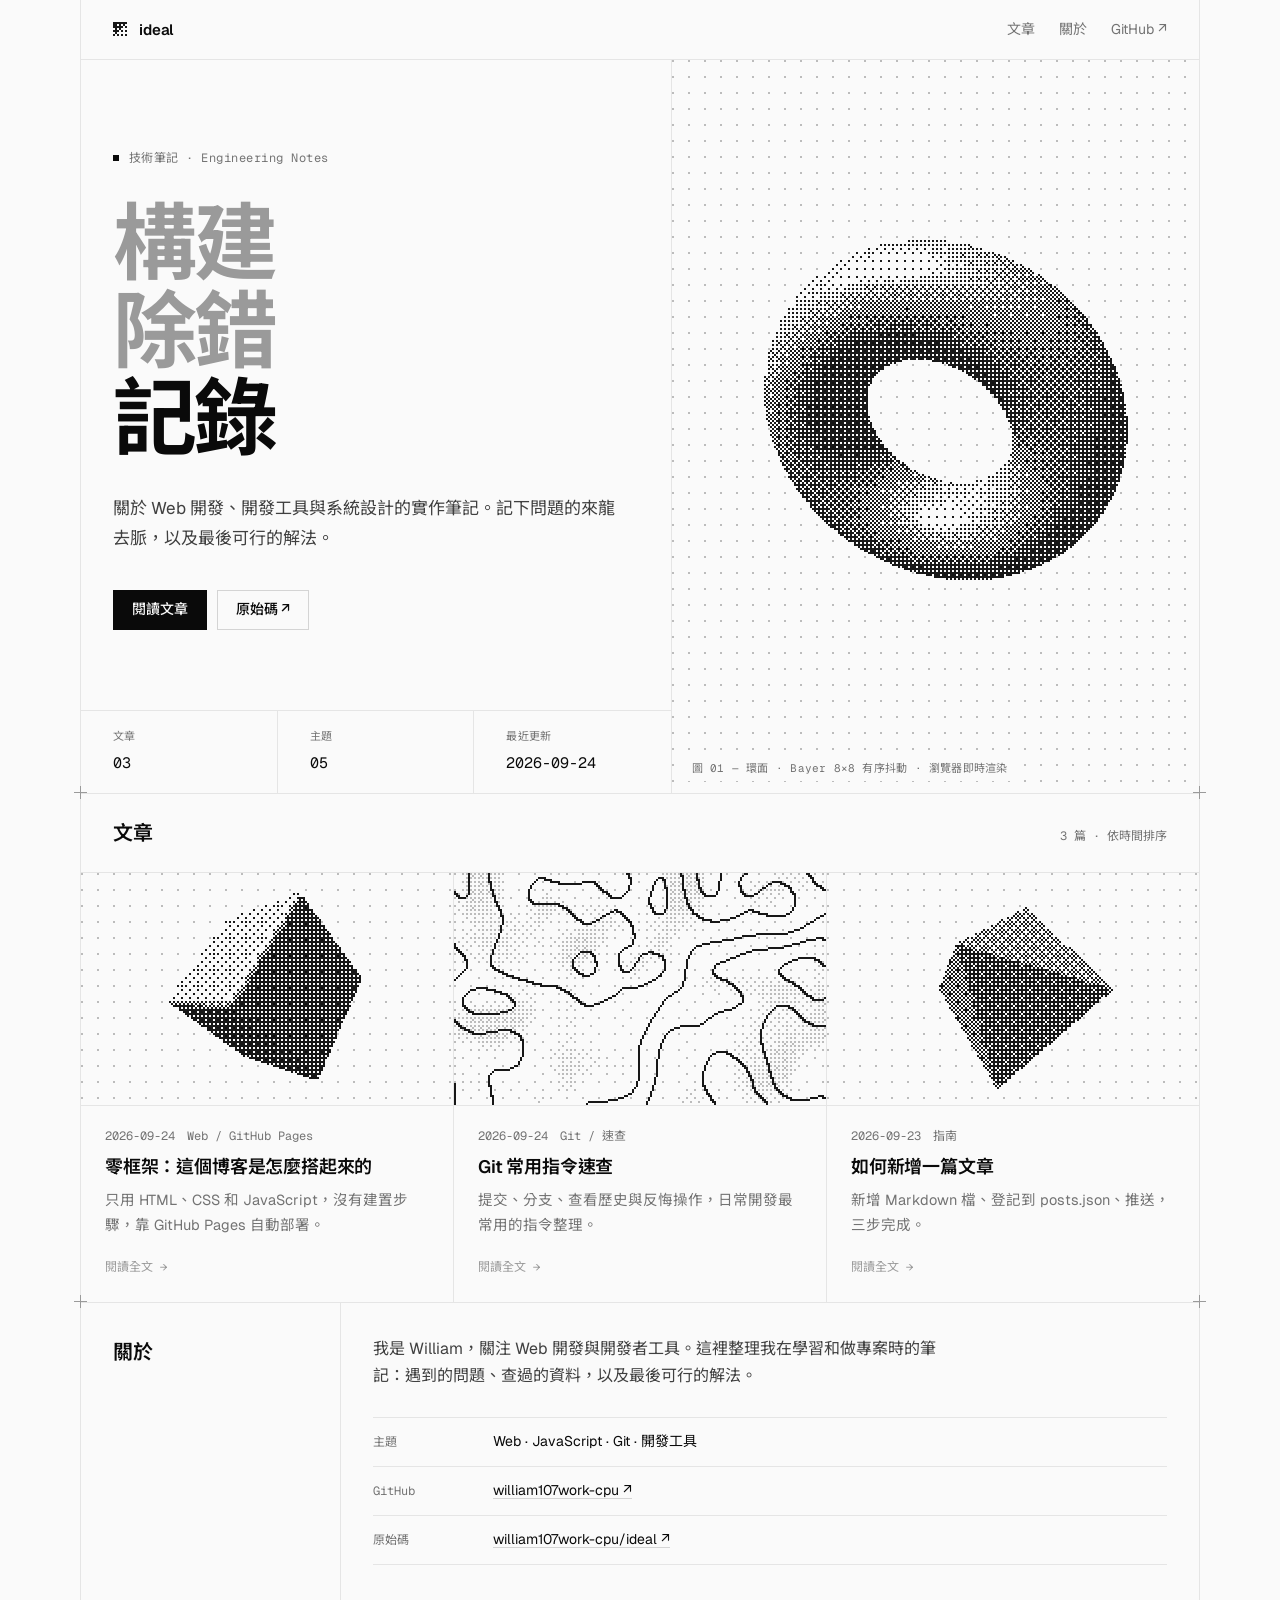
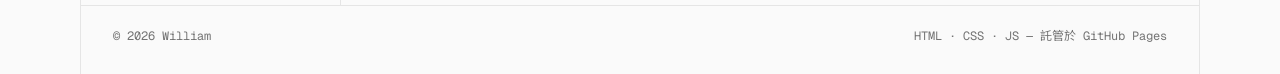
==== commit c82d844b: "Redesign as a monochrome tech blog with dithered imagery Drop the neon gradients, glows and colored " ====
--- a/index.html
+++ b/index.html
@@ -3,85 +3,74 @@
 <head>
   <meta charset="UTF-8" />
   <meta name="viewport" content="width=device-width, initial-scale=1.0" />
-  <title>ideal · 技術博客</title>
-  <meta name="description" content="關於軟體開發、工具與實驗的技術筆記。" />
+  <title>ideal — 技術筆記</title>
+  <meta name="description" content="關於 Web 開發、開發工具與系統設計的實作筆記。" />
+  <meta name="color-scheme" content="light dark" />
+  <link rel="icon" href="assets/favicon.svg" type="image/svg+xml" />
   <link rel="preconnect" href="https://fonts.googleapis.com" />
   <link rel="preconnect" href="https://fonts.gstatic.com" crossorigin />
-  <link href="https://fonts.googleapis.com/css2?family=Inter:wght@400;500;600;700;800&family=JetBrains+Mono:wght@400;500&family=Noto+Sans+TC:wght@400;500;700;900&display=swap" rel="stylesheet" />
+  <link rel="stylesheet" href="https://fonts.googleapis.com/css2?family=Geist:wght@400;500;600;700&family=Geist+Mono:wght@400;500&display=swap" />
+  <link rel="stylesheet" href="https://fonts.googleapis.com/css2?family=Noto+Sans+TC:wght@400;500;700&display=swap" />
   <link rel="stylesheet" href="assets/style.css" />
 </head>
 <body>
-  <div class="bg" aria-hidden="true"><div class="bg-glow"></div><div class="bg-grid"></div></div>
-
-  <header class="site-header">
-    <div class="wrap header-inner">
-      <a class="brand" href="./"><span class="mark"></span><span data-site-name>ideal</span></a>
-      <nav>
+  <div class="frame">
+    <header class="site-header">
+      <a class="brand" href="./"><canvas data-scene="ramp" aria-hidden="true"></canvas><span data-site-name>ideal</span></a>
+      <nav class="nav">
         <a href="#posts">文章</a>
         <a href="#about">關於</a>
-        <a class="nav-btn" href="https://github.com/william107work-cpu" target="_blank" rel="noopener">GitHub</a>
+        <a href="https://github.com/william107work-cpu" target="_blank" rel="noopener">GitHub ↗</a>
       </nav>
-    </div>
-  </header>
+    </header>
 
-  <main class="wrap">
-    <section class="hero">
-      <div class="hero-text">
-        <a class="pill" id="latest" href="#posts" hidden><b>NEW</b><span></span> →</a>
-        <h1>記錄技術，<br /><span class="grad">拆解每一個想法。</span></h1>
-        <p class="lead">關於軟體開發、工具與實驗的技術筆記。寫下踩過的坑、讀過的原始碼，以及值得分享的解法。</p>
-        <div class="actions">
-          <a class="btn primary" href="#posts">閱讀文章 →</a>
-          <a class="btn ghost" href="https://github.com/william107work-cpu/ideal" target="_blank" rel="noopener">查看原始碼</a>
+    <main>
+      <section class="hero x">
+        <div class="hero-text">
+          <p class="eyebrow">技術筆記 · Engineering Notes</p>
+          <h1><span class="dim">構建</span><br /><span class="dim">除錯</span><br />記錄</h1>
+          <p class="lead">關於 Web 開發、開發工具與系統設計的實作筆記。記下問題的來龍去脈，以及最後可行的解法。</p>
+          <div class="actions">
+            <a class="btn btn-solid" href="#posts">閱讀文章</a>
+            <a class="btn" href="https://github.com/william107work-cpu/ideal" target="_blank" rel="noopener">原始碼 ↗</a>
+          </div>
+          <dl class="stats">
+            <div class="stat"><dt>文章</dt><dd id="stat-count">—</dd></div>
+            <div class="stat"><dt>主題</dt><dd id="stat-topics">—</dd></div>
+            <div class="stat"><dt>最近更新</dt><dd id="stat-updated">—</dd></div>
+          </dl>
         </div>
-        <ul class="stack">
-          <li>Web</li><li>JavaScript</li><li>Git</li><li>AI</li><li>DevTools</li>
-        </ul>
-      </div>
+        <figure class="hero-figure">
+          <canvas data-scene="torus" data-seed="hero" data-rx="1.05" data-ry="0.35" data-cam="4.8" aria-hidden="true"></canvas>
+          <figcaption><span>圖 01 — 環面 · Bayer 8×8 有序抖動 · 瀏覽器即時渲染</span></figcaption>
+        </figure>
+      </section>
 
-      <div class="hero-visual" aria-hidden="true">
-        <div class="floor"></div>
-        <div class="terminal">
-          <div class="term-bar"><i></i><i></i><i></i><span>~/ideal — zsh</span></div>
-          <pre><span class="c-p">$</span> git commit -m <span class="c-g">"feat: 新文章"</span>
-[main <span class="c-y">a1b2c3d</span>] feat: 新文章
- 1 file changed, 42 insertions(+)
-<span class="c-p">$</span> git push origin main
-<span class="c-g">✓</span> deployed to GitHub Pages
-<span class="c-p">$</span> <span class="cursor"></span></pre>
+      <section id="posts" class="block x">
+        <div class="block-head"><h2>文章</h2><span id="post-count"></span></div>
+        <div class="cards-wrap">
+          <div class="cards" id="post-list"><p class="note">載入中…</p></div>
         </div>
-      </div>
-    </section>
+      </section>
 
-    <section id="posts" class="section">
-      <div class="section-head">
-        <p class="eyebrow">// posts</p>
-        <h2>最新文章</h2>
-      </div>
-      <div class="grid" id="post-list">
-        <p class="note">載入中…</p>
-      </div>
-    </section>
+      <section id="about" class="block about">
+        <div class="about-label"><h2>關於</h2></div>
+        <div class="about-body">
+          <p>我是 <span data-author>William</span>，關注 Web 開發與開發者工具。這裡整理我在學習和做專案時的筆記：遇到的問題、查過的資料，以及最後可行的解法。</p>
+          <dl class="facts">
+            <div><dt>主題</dt><dd>Web · JavaScript · Git · 開發工具</dd></div>
+            <div><dt>GitHub</dt><dd><a href="https://github.com/william107work-cpu" target="_blank" rel="noopener">william107work-cpu ↗</a></dd></div>
+            <div><dt>原始碼</dt><dd><a href="https://github.com/william107work-cpu/ideal" target="_blank" rel="noopener">william107work-cpu/ideal ↗</a></dd></div>
+          </dl>
+        </div>
+      </section>
+    </main>
 
-    <section id="about" class="section">
-      <div class="about">
-        <div class="about-cover" aria-hidden="true"></div>
-        <div class="about-body">
-          <p class="eyebrow">$ whoami</p>
-          <h2><span data-author>William</span></h2>
-          <p>對技術保持好奇的開發者。這個博客用來整理學習筆記、專案紀錄和工具心得，讓知識有處可查，也希望對讀到的人有幫助。</p>
-          <a class="btn ghost" href="https://github.com/william107work-cpu" target="_blank" rel="noopener">github.com/william107work-cpu</a>
-        </div>
-      </div>
-    </section>
-  </main>
-
-  <footer class="site-footer">
-    <div class="wrap footer-inner">
-      <span>© <span id="year"></span> <span data-author>William</span></span>
-      <span class="mono">built with HTML · CSS · JS — hosted on GitHub Pages</span>
-    </div>
-  </footer>
+    <footer class="site-footer">
+      <span>© <span data-year></span> <span data-author>William</span></span>
+      <span>HTML · CSS · JS — 託管於 GitHub Pages</span>
+    </footer>
+  </div>
 
   <script src="assets/main.js"></script>
 </body>
--- a/assets/style.css
+++ b/assets/style.css
@@ -1,470 +1,388 @@
-/* ============ ideal · 技術博客 ============ */
+/* ============ ideal · 技術筆記 ============ */
+/* 只用黑、白、灰：結構靠細線，質感靠抖動圖 */
 :root {
-  --bg: #08080b;
-  --surface: #101015;
-  --surface-2: #16161d;
-  --border: rgba(255, 255, 255, 0.08);
-  --border-strong: rgba(255, 255, 255, 0.16);
-  --text: #ededf2;
-  --muted: #9797a6;
-  --accent: #818cf8;
-  --accent-2: #22d3ee;
-  --green: #4ade80;
-  --yellow: #fbbf24;
-  --sans: "Inter", "Noto Sans TC", -apple-system, "PingFang TC", "Microsoft JhengHei", sans-serif;
-  --mono: "JetBrains Mono", ui-monospace, "SF Mono", Menlo, Consolas, monospace;
-  --radius: 14px;
-  --noise: url("data:image/svg+xml,%3Csvg xmlns='http://www.w3.org/2000/svg' width='160' height='160'%3E%3Cfilter id='n'%3E%3CfeTurbulence type='fractalNoise' baseFrequency='.85' numOctaves='3' stitchTiles='stitch'/%3E%3C/filter%3E%3Crect width='100%25' height='100%25' filter='url(%23n)'/%3E%3C/svg%3E");
-}
-
-* { box-sizing: border-box; }
-
-html { scroll-behavior: smooth; }
+  --bg: #fafafa;
+  --fg: #0a0a0a;
+  --fg-2: #404040;
+  --muted: #737373;
+  --faint: #9a9a9a;
+  --line: #e5e5e5;
+  --line-2: #d4d4d4;
+  --hover: rgba(0, 0, 0, 0.022);
+  --code-bg: #f4f4f4;
+  --dither: #171717;
+  --dither-bg: #bcbcbc; /* 背景點陣與地形暈渲用較淡的灰 */
+  --dither-invert: 1; /* 淺色模式：墨點代表陰影 */
+  --sans: "Geist", "Noto Sans TC", -apple-system, BlinkMacSystemFont, "PingFang TC", "Microsoft JhengHei", sans-serif;
+  --mono: "Geist Mono", ui-monospace, "SF Mono", Menlo, Consolas, "Noto Sans TC", monospace;
+  --frame: 1120px;
+  --pad: 32px;
+}
+
+@media (prefers-color-scheme: dark) {
+  :root {
+    --bg: #0a0a0a;
+    --fg: #ededed;
+    --fg-2: #c2c2c2;
+    --muted: #8f8f8f;
+    --faint: #616161;
+    --line: #222222;
+    --line-2: #333333;
+    --hover: rgba(255, 255, 255, 0.025);
+    --code-bg: #111111;
+    --dither: #d4d4d4;
+    --dither-bg: #3d3d3d;
+    --dither-invert: 0; /* 深色模式：光點代表亮部 */
+  }
+}
+
+*,
+*::before,
+*::after { box-sizing: border-box; }
+
+html { scroll-behavior: smooth; -webkit-text-size-adjust: 100%; }
 
 body {
   margin: 0;
   background: var(--bg);
-  color: var(--text);
+  color: var(--fg);
   font-family: var(--sans);
   font-size: 16px;
-  line-height: 1.75;
+  line-height: 1.7;
   -webkit-font-smoothing: antialiased;
-  overflow-x: hidden;
-}
-
-/* 顆粒雜訊紋理 */
-body::after {
+  -moz-osx-font-smoothing: grayscale;
+}
+
+::selection { background: var(--fg); color: var(--bg); }
+
+a { color: inherit; text-decoration: none; }
+
+canvas { display: block; }
+
+/* ============ 外框：貫穿全頁的兩條直線 ============ */
+.frame {
+  display: flex;
+  flex-direction: column;
+  min-height: 100vh;
+  max-width: var(--frame);
+  margin: 0 auto;
+  border-left: 1px solid var(--line);
+  border-right: 1px solid var(--line);
+}
+
+main { flex: 1; }
+
+.block { border-bottom: 1px solid var(--line); }
+
+/* 橫線與外框交會處的十字標記 */
+.x { position: relative; }
+
+.x::before,
+.x::after {
   content: "";
-  position: fixed;
-  inset: 0;
+  position: absolute;
+  bottom: -6px;
+  z-index: 2;
+  width: 13px;
+  height: 13px;
   pointer-events: none;
-  z-index: 50;
-  background-image: var(--noise);
-  opacity: 0.07;
-  mix-blend-mode: overlay;
-}
-
-::selection { background: rgba(129, 140, 248, 0.35); }
-
-a { color: inherit; text-decoration: none; }
-
-.mono { font-family: var(--mono); }
-
-.wrap {
-  max-width: 1120px;
-  margin: 0 auto;
-  padding: 0 24px;
-}
-
-/* ============ 背景：光暈＋點陣網格 ============ */
-.bg { position: fixed; inset: 0; z-index: -1; pointer-events: none; }
-
-.bg-glow {
-  position: absolute;
-  inset: -20% -10% auto;
-  height: 900px;
   background:
-    radial-gradient(600px 380px at 22% 18%, rgba(99, 102, 241, 0.28), transparent 70%),
-    radial-gradient(520px 340px at 78% 8%, rgba(34, 211, 238, 0.16), transparent 70%),
-    radial-gradient(420px 300px at 60% 60%, rgba(168, 85, 247, 0.12), transparent 70%);
-  filter: blur(10px);
-}
-
-.bg-grid {
-  position: absolute;
-  inset: 0;
-  background-image: radial-gradient(rgba(255, 255, 255, 0.11) 1px, transparent 1px);
-  background-size: 26px 26px;
-  -webkit-mask-image: radial-gradient(ellipse 80% 60% at 50% 0%, #000 30%, transparent 80%);
-  mask-image: radial-gradient(ellipse 80% 60% at 50% 0%, #000 30%, transparent 80%);
-}
+    linear-gradient(var(--faint), var(--faint)) center / 1px 100% no-repeat,
+    linear-gradient(var(--faint), var(--faint)) center / 100% 1px no-repeat;
+}
+
+.x::before { left: -7px; }
+.x::after { right: -7px; }
 
 /* ============ 頁首 ============ */
 .site-header {
   position: sticky;
   top: 0;
-  z-index: 20;
-  backdrop-filter: saturate(160%) blur(14px);
-  -webkit-backdrop-filter: saturate(160%) blur(14px);
-  background: rgba(8, 8, 11, 0.6);
-  border-bottom: 1px solid var(--border);
-}
-
-.header-inner {
+  z-index: 10;
   display: flex;
   align-items: center;
   justify-content: space-between;
-  height: 64px;
+  gap: 16px;
+  height: 60px;
+  padding: 0 var(--pad);
+  border-bottom: 1px solid var(--line);
+  background: var(--bg);
+  background: color-mix(in srgb, var(--bg) 88%, transparent);
+  -webkit-backdrop-filter: blur(10px);
+  backdrop-filter: blur(10px);
 }
 
 .brand {
-  display: flex;
+  display: inline-flex;
   align-items: center;
   gap: 10px;
-  font-family: var(--mono);
-  font-weight: 500;
-  font-size: 17px;
+  font-size: 15px;
+  font-weight: 600;
   letter-spacing: -0.01em;
 }
 
-.mark {
-  width: 22px;
-  height: 22px;
-  border-radius: 6px;
-  background:
-    linear-gradient(135deg, var(--accent), var(--accent-2));
-  box-shadow: 0 0 20px rgba(129, 140, 248, 0.55), inset 0 0 0 1px rgba(255, 255, 255, 0.25);
-  position: relative;
-}
-
-.mark::after {
-  content: "";
-  position: absolute;
-  inset: 6px;
-  border-radius: 2px;
-  background: var(--bg);
-}
-
-.site-header nav { display: flex; align-items: center; gap: 26px; font-size: 14px; }
-.site-header nav a { color: var(--muted); transition: color 0.2s; }
-.site-header nav a:hover { color: var(--text); }
-
-.nav-btn {
-  padding: 6px 14px;
-  border: 1px solid var(--border-strong);
-  border-radius: 999px;
-  color: var(--text) !important;
-}
-
-.nav-btn:hover { background: rgba(255, 255, 255, 0.06); }
+.brand canvas { width: 16px; height: 16px; }
+
+.nav { display: flex; align-items: center; font-size: 14px; }
+
+.nav a {
+  padding: 6px 12px;
+  color: var(--muted);
+  transition: color 0.15s;
+}
+
+.nav a:last-child { padding-right: 0; }
+.nav a:hover { color: var(--fg); }
 
 /* ============ 首屏 ============ */
 .hero {
   display: grid;
-  grid-template-columns: 1.05fr 1fr;
-  align-items: center;
-  gap: 48px;
-  padding: 88px 0 96px;
-}
-
-.pill {
-  display: inline-flex;
+  grid-template-columns: minmax(0, 1.12fr) minmax(0, 1fr);
+  border-bottom: 1px solid var(--line);
+}
+
+.hero-text {
+  display: flex;
+  flex-direction: column;
+  padding: 88px var(--pad) 0;
+  border-right: 1px solid var(--line);
+}
+
+.eyebrow {
+  display: flex;
   align-items: center;
   gap: 10px;
-  max-width: 100%;
-  padding: 5px 14px 5px 5px;
-  margin-bottom: 28px;
-  border: 1px solid var(--border-strong);
-  border-radius: 999px;
-  background: rgba(255, 255, 255, 0.03);
-  font-size: 13px;
-  color: var(--muted);
-  transition: border-color 0.2s, color 0.2s;
-}
-
-.pill[hidden] { display: none; }
-
-.pill b {
-  font-family: var(--mono);
-  font-size: 11px;
-  font-weight: 500;
-  padding: 2px 8px;
-  border-radius: 999px;
-  color: #0b0b10;
-  background: linear-gradient(90deg, var(--accent), var(--accent-2));
-}
-
-.pill span { overflow: hidden; text-overflow: ellipsis; white-space: nowrap; }
-.pill:hover { border-color: var(--accent); color: var(--text); }
+  margin: 0 0 32px;
+  font-family: var(--mono);
+  font-size: 12px;
+  letter-spacing: 0.04em;
+  color: var(--muted);
+}
+
+.eyebrow::before {
+  content: "";
+  width: 6px;
+  height: 6px;
+  background: var(--fg);
+}
 
 .hero h1 {
-  margin: 0 0 22px;
-  font-size: clamp(38px, 5.6vw, 64px);
-  font-weight: 800;
-  line-height: 1.15;
-  letter-spacing: -0.02em;
-}
-
-.grad {
-  background: linear-gradient(92deg, #c7d2fe 0%, var(--accent) 35%, var(--accent-2) 80%);
-  -webkit-background-clip: text;
-  background-clip: text;
-  color: transparent;
-}
-
-.lead { margin: 0 0 32px; max-width: 520px; color: var(--muted); font-size: 17px; }
-
-.actions { display: flex; flex-wrap: wrap; gap: 12px; margin-bottom: 36px; }
+  margin: 0;
+  font-size: clamp(52px, 7vw, 84px);
+  font-weight: 700;
+  line-height: 1.04;
+  letter-spacing: -0.03em;
+}
+
+.hero h1 .dim { color: var(--faint); }
+
+.lead {
+  max-width: 30em;
+  margin: 32px 0 0;
+  font-size: 17px;
+  line-height: 1.75;
+  color: var(--fg-2);
+}
+
+.actions { display: flex; flex-wrap: wrap; gap: 10px; margin-top: 36px; }
 
 .btn {
   display: inline-flex;
   align-items: center;
+  height: 40px;
+  padding: 0 18px;
+  font-size: 14px;
+  font-weight: 500;
+  border: 1px solid var(--line-2);
+  transition: background 0.15s, border-color 0.15s, color 0.15s;
+}
+
+.btn:hover { border-color: var(--fg); }
+
+.btn-solid { color: var(--bg); background: var(--fg); border-color: var(--fg); }
+.btn-solid:hover { color: var(--fg); background: transparent; }
+
+.stats {
+  display: grid;
+  grid-template-columns: repeat(3, minmax(0, 1fr));
+  margin: 80px calc(-1 * var(--pad)) 0;
+  border-top: 1px solid var(--line);
+}
+
+.stat { padding: 16px var(--pad) 18px; border-right: 1px solid var(--line); }
+.stat:last-child { border-right: 0; }
+
+.stat dt {
+  font-family: var(--mono);
+  font-size: 11px;
+  letter-spacing: 0.04em;
+  color: var(--muted);
+}
+
+.stat dd {
+  margin: 4px 0 0;
+  overflow: hidden;
+  font-family: var(--mono);
+  font-size: 15px;
+  white-space: nowrap;
+  text-overflow: ellipsis;
+}
+
+.hero-figure { position: relative; min-height: 540px; margin: 0; }
+
+.hero-figure canvas { position: absolute; inset: 0; width: 100%; height: 100%; }
+
+.hero-figure figcaption {
+  position: absolute;
+  left: 12px;
+  right: 12px;
+  bottom: 12px;
+  font-family: var(--mono);
+  font-size: 11px;
+  letter-spacing: 0.02em;
+  color: var(--muted);
+}
+
+.hero-figure figcaption span { display: inline-block; padding: 3px 8px; background: var(--bg); }
+
+/* ============ 區塊標題 ============ */
+.block-head {
+  display: flex;
+  align-items: baseline;
+  justify-content: space-between;
+  gap: 16px;
+  padding: 22px var(--pad);
+  border-bottom: 1px solid var(--line);
+}
+
+.block-head h2,
+.about-label h2 {
+  margin: 0;
+  font-size: 20px;
+  font-weight: 600;
+  letter-spacing: -0.01em;
+}
+
+.block-head span { font-family: var(--mono); font-size: 12px; color: var(--muted); }
+
+/* ============ 文章卡片：共用細線的格狀排列 ============ */
+.cards-wrap { overflow: hidden; }
+
+.cards {
+  display: grid;
+  grid-template-columns: repeat(3, minmax(0, 1fr));
+  margin: 0 -1px -1px 0;
+}
+
+.card {
+  display: flex;
+  flex-direction: column;
+  border-right: 1px solid var(--line);
+  border-bottom: 1px solid var(--line);
+  transition: background 0.2s;
+}
+
+.card:hover { background: var(--hover); }
+
+.cover {
+  position: relative;
+  aspect-ratio: 16 / 10;
+  border-bottom: 1px solid var(--line);
+}
+
+.cover canvas,
+.banner canvas { position: absolute; inset: 0; width: 100%; height: 100%; }
+
+.card-body {
+  display: flex;
+  flex: 1;
+  flex-direction: column;
   gap: 8px;
-  padding: 11px 20px;
-  border-radius: 10px;
+  padding: 20px 24px 24px;
+}
+
+.card-meta {
+  display: flex;
+  flex-wrap: wrap;
+  gap: 4px 12px;
+  margin: 0;
+  font-family: var(--mono);
+  font-size: 12px;
+  color: var(--muted);
+}
+
+.card h3 {
+  margin: 0;
+  font-size: 18px;
+  font-weight: 600;
+  line-height: 1.45;
+  letter-spacing: -0.01em;
+  text-decoration: underline;
+  text-decoration-color: transparent;
+  text-underline-offset: 4px;
+  transition: text-decoration-color 0.2s;
+}
+
+.card:hover h3 { text-decoration-color: var(--fg); }
+
+.card-summary { margin: 0; font-size: 14.5px; line-height: 1.7; color: var(--muted); }
+
+.card-more {
+  margin-top: auto;
+  padding-top: 12px;
+  font-family: var(--mono);
+  font-size: 12px;
+  color: var(--faint);
+  transition: color 0.2s;
+}
+
+.card:hover .card-more { color: var(--fg); }
+
+.note { margin: 0; padding: 40px var(--pad); font-size: 15px; color: var(--muted); }
+.note a { color: var(--fg); text-decoration: underline; text-underline-offset: 3px; }
+
+/* ============ 關於 ============ */
+.about { display: grid; grid-template-columns: 260px minmax(0, 1fr); }
+
+.about-label { padding: 32px var(--pad); border-right: 1px solid var(--line); }
+
+.about-body { padding: 32px var(--pad) 40px; }
+
+.about-body > p { max-width: 36em; margin: 0 0 28px; color: var(--fg-2); }
+
+.facts { margin: 0; border-top: 1px solid var(--line); }
+
+.facts div {
+  display: grid;
+  grid-template-columns: 120px minmax(0, 1fr);
+  padding: 12px 0;
+  border-bottom: 1px solid var(--line);
   font-size: 14px;
-  font-weight: 600;
-  transition: transform 0.15s, background 0.2s, border-color 0.2s, box-shadow 0.2s;
-}
-
-.btn:hover { transform: translateY(-1px); }
-
-.btn.primary {
-  color: #0b0b10;
-  background: linear-gradient(180deg, #fff, #d9dbe7);
-  box-shadow: 0 8px 30px rgba(129, 140, 248, 0.25);
-}
-
-.btn.ghost {
-  border: 1px solid var(--border-strong);
-  background: rgba(255, 255, 255, 0.03);
-}
-
-.btn.ghost:hover { background: rgba(255, 255, 255, 0.07); border-color: rgba(255, 255, 255, 0.28); }
-
-.stack {
+}
+
+.facts dt { padding-top: 2px; font-family: var(--mono); font-size: 12px; color: var(--muted); }
+.facts dd { margin: 0; }
+
+.facts a {
+  text-decoration: underline;
+  text-decoration-color: var(--line-2);
+  text-underline-offset: 3px;
+  transition: text-decoration-color 0.15s;
+}
+
+.facts a:hover { text-decoration-color: var(--fg); }
+
+/* ============ 頁尾 ============ */
+.site-footer {
   display: flex;
   flex-wrap: wrap;
-  gap: 8px;
-  margin: 0;
-  padding: 0;
-  list-style: none;
-}
-
-.stack li {
+  justify-content: space-between;
+  gap: 8px 24px;
+  padding: 20px var(--pad) 28px;
   font-family: var(--mono);
   font-size: 12px;
   color: var(--muted);
-  padding: 3px 10px;
-  border: 1px dashed var(--border-strong);
-  border-radius: 6px;
-}
-
-/* 右側視覺：透視網格地板＋終端機 */
-.hero-visual {
-  position: relative;
-  height: 400px;
-  border-radius: 20px;
-  overflow: hidden;
-  border: 1px solid var(--border);
-  background:
-    radial-gradient(420px 260px at 70% 20%, rgba(34, 211, 238, 0.25), transparent 70%),
-    radial-gradient(420px 300px at 20% 90%, rgba(129, 140, 248, 0.35), transparent 70%),
-    var(--surface);
-  perspective: 600px;
-}
-
-.hero-visual::before {
-  content: "";
-  position: absolute;
-  inset: 0;
-  background-image: var(--noise);
-  opacity: 0.12;
-  mix-blend-mode: overlay;
-}
-
-.floor {
-  position: absolute;
-  left: -50%;
-  right: -50%;
-  bottom: -40%;
-  height: 120%;
-  background-image:
-    linear-gradient(rgba(129, 140, 248, 0.5) 1px, transparent 1px),
-    linear-gradient(90deg, rgba(129, 140, 248, 0.5) 1px, transparent 1px);
-  background-size: 44px 44px;
-  transform: rotateX(62deg);
-  transform-origin: bottom;
-  -webkit-mask-image: linear-gradient(to top, #000 10%, transparent 75%);
-  mask-image: linear-gradient(to top, #000 10%, transparent 75%);
-  animation: floor 3s linear infinite;
-}
-
-@keyframes floor { to { background-position: 0 44px; } }
-
-.terminal {
-  position: absolute;
-  top: 44px;
-  left: 36px;
-  right: 36px;
-  border-radius: 12px;
-  background: rgba(10, 10, 14, 0.82);
-  border: 1px solid var(--border-strong);
-  box-shadow: 0 30px 60px rgba(0, 0, 0, 0.55), 0 0 0 1px rgba(0, 0, 0, 0.4);
-  backdrop-filter: blur(6px);
-  overflow: hidden;
-}
-
-.term-bar {
-  display: flex;
-  align-items: center;
-  gap: 7px;
-  padding: 10px 14px;
-  border-bottom: 1px solid var(--border);
-  font-family: var(--mono);
-  font-size: 11px;
-  color: var(--muted);
-}
-
-.term-bar i { width: 10px; height: 10px; border-radius: 50%; background: #3a3a44; }
-.term-bar i:nth-child(1) { background: #ff5f57; }
-.term-bar i:nth-child(2) { background: #febc2e; }
-.term-bar i:nth-child(3) { background: #28c840; }
-.term-bar span { margin-left: auto; margin-right: auto; padding-right: 44px; }
-
-.terminal pre {
-  margin: 0;
-  padding: 16px 18px 20px;
-  font-family: var(--mono);
-  font-size: 13px;
-  line-height: 1.8;
-  color: #c9c9d6;
-  overflow-x: auto;
-}
-
-.c-p { color: var(--accent); }
-.c-y { color: var(--yellow); }
-.c-g { color: var(--green); }
-
-.cursor {
-  display: inline-block;
-  width: 8px;
-  height: 15px;
-  vertical-align: -2px;
-  background: var(--text);
-  animation: blink 1.1s steps(1) infinite;
-}
-
-@keyframes blink { 50% { opacity: 0; } }
-
-/* ============ 區塊 ============ */
-.section { padding: 32px 0 72px; }
-
-.section-head { margin-bottom: 28px; }
-
-.eyebrow {
-  margin: 0 0 6px;
-  font-family: var(--mono);
-  font-size: 13px;
-  color: var(--accent-2);
-}
-
-.section-head h2,
-.about-body h2 {
-  margin: 0;
-  font-size: 30px;
-  font-weight: 700;
-  letter-spacing: -0.01em;
-}
-
-/* ============ 文章卡片 ============ */
-.grid {
-  display: grid;
-  grid-template-columns: repeat(auto-fill, minmax(320px, 1fr));
-  gap: 24px;
-}
-
-.card {
-  display: flex;
-  flex-direction: column;
-  border-radius: var(--radius);
-  background: linear-gradient(180deg, var(--surface-2), var(--surface));
-  border: 1px solid var(--border);
-  overflow: hidden;
-  transition: transform 0.25s, border-color 0.25s, box-shadow 0.25s;
-}
-
-.card:hover {
-  transform: translateY(-4px);
-  border-color: rgba(129, 140, 248, 0.45);
-  box-shadow: 0 20px 50px rgba(0, 0, 0, 0.5), 0 0 0 1px rgba(129, 140, 248, 0.15), 0 0 40px rgba(129, 140, 248, 0.12);
-}
-
-.cover {
-  aspect-ratio: 16 / 8.5;
-  border-bottom: 1px solid var(--border);
-  overflow: hidden;
-}
-
-.cover svg,
-.banner svg { display: block; width: 100%; height: 100%; transition: transform 0.6s ease; }
-
-.card:hover .cover svg { transform: scale(1.05); }
-
-.card-body { display: flex; flex-direction: column; gap: 10px; padding: 20px 22px 22px; flex: 1; }
-
-.chips { display: flex; flex-wrap: wrap; gap: 6px; }
-
-.chip {
-  font-family: var(--mono);
-  font-size: 11px;
-  padding: 2px 9px;
-  border-radius: 999px;
-  color: #c7d2fe;
-  background: rgba(129, 140, 248, 0.12);
-  border: 1px solid rgba(129, 140, 248, 0.25);
-}
-
-.card h3 { margin: 2px 0 0; font-size: 20px; font-weight: 700; line-height: 1.45; }
-.card p { margin: 0; color: var(--muted); font-size: 15px; }
-
-.card-meta {
-  display: flex;
-  justify-content: space-between;
-  align-items: center;
-  margin-top: auto;
-  padding-top: 10px;
-  font-family: var(--mono);
-  font-size: 12px;
-  color: var(--muted);
-}
-
-.arrow { transition: transform 0.2s, color 0.2s; }
-.card:hover .arrow { transform: translateX(4px); color: var(--accent-2); }
-
-.note { color: var(--muted); font-size: 15px; }
-
-/* ============ 關於 ============ */
-.about {
-  display: grid;
-  grid-template-columns: 280px 1fr;
-  border-radius: 20px;
-  border: 1px solid var(--border);
-  background: var(--surface);
-  overflow: hidden;
-}
-
-.about-cover {
-  min-height: 240px;
-  background:
-    radial-gradient(circle at 30% 30%, rgba(129, 140, 248, 0.7), transparent 55%),
-    radial-gradient(circle at 75% 80%, rgba(34, 211, 238, 0.55), transparent 55%),
-    #0c0c12;
-  position: relative;
-}
-
-.about-cover::before {
-  content: "";
-  position: absolute;
-  inset: 0;
-  background-image:
-    linear-gradient(rgba(255, 255, 255, 0.08) 1px, transparent 1px),
-    linear-gradient(90deg, rgba(255, 255, 255, 0.08) 1px, transparent 1px);
-  background-size: 22px 22px;
-}
-
-.about-cover::after {
-  content: "";
-  position: absolute;
-  inset: 0;
-  background-image: var(--noise);
-  opacity: 0.25;
-  mix-blend-mode: overlay;
-}
-
-.about-body { padding: 36px 40px; }
-.about-body p:not(.eyebrow) { color: var(--muted); max-width: 560px; margin: 12px 0 24px; }
-.about-body .btn { font-family: var(--mono); font-weight: 500; font-size: 13px; }
+}
 
 /* ============ 文章頁 ============ */
 .progress {
@@ -472,160 +390,253 @@
   top: 0;
   left: 0;
   right: 0;
-  height: 3px;
-  z-index: 30;
-  background: linear-gradient(90deg, var(--accent), var(--accent-2));
+  z-index: 20;
+  height: 2px;
+  background: var(--fg);
   transform: scaleX(0);
   transform-origin: left;
 }
 
-.wrap.narrow { max-width: 820px; }
-
-.banner {
-  margin-top: 40px;
-  height: 260px;
-  border-radius: 18px;
-  overflow: hidden;
-  border: 1px solid var(--border);
-}
-
-.article-header { padding: 36px 0 28px; border-bottom: 1px solid var(--border); margin-bottom: 36px; }
-
-.article-header h1 {
-  margin: 16px 0 14px;
-  font-size: clamp(30px, 5vw, 44px);
-  font-weight: 800;
-  line-height: 1.25;
-  letter-spacing: -0.02em;
-}
-
-.meta {
-  display: flex;
-  gap: 18px;
+.article-head { padding: 40px var(--pad) 44px; }
+
+.crumb {
+  display: inline-block;
+  margin-bottom: 48px;
+  font-family: var(--mono);
+  font-size: 12px;
+  color: var(--muted);
+  transition: color 0.15s;
+}
+
+.crumb:hover { color: var(--fg); }
+
+.article-head .meta {
+  display: flex;
+  flex-wrap: wrap;
+  gap: 4px 16px;
+  margin: 0 0 16px;
+  font-family: var(--mono);
+  font-size: 12px;
+  color: var(--muted);
+}
+
+.article-head h1 {
+  max-width: 18em;
   margin: 0;
-  font-family: var(--mono);
-  font-size: 13px;
-  color: var(--muted);
-}
-
-.meta span::before { content: "·"; margin-right: 18px; }
-
-.prose { font-size: 17px; line-height: 1.9; color: #d6d6e0; }
-.prose h2 { margin: 48px 0 16px; font-size: 25px; font-weight: 700; color: var(--text); letter-spacing: -0.01em; }
-.prose h2::before { content: "#"; margin-right: 10px; font-family: var(--mono); color: var(--accent); }
-.prose h3 { margin: 36px 0 12px; font-size: 20px; color: var(--text); }
-.prose p, .prose ul, .prose ol { margin: 0 0 1.4em; }
-.prose li { margin-bottom: 0.35em; }
-.prose li::marker { color: var(--accent); }
-.prose strong { color: var(--text); }
-.prose a { color: var(--accent-2); border-bottom: 1px solid rgba(34, 211, 238, 0.35); }
-.prose a:hover { border-bottom-color: var(--accent-2); }
-.prose img { max-width: 100%; height: auto; border-radius: 12px; border: 1px solid var(--border); }
+  font-size: clamp(34px, 4.8vw, 54px);
+  font-weight: 700;
+  line-height: 1.15;
+  letter-spacing: -0.03em;
+}
+
+.article-head .summary { max-width: 36em; margin: 20px 0 0; font-size: 17px; color: var(--fg-2); }
+
+.banner { position: relative; height: 260px; }
+
+.article-body { display: grid; grid-template-columns: minmax(0, 1fr) 260px; }
+
+.prose-wrap { padding: 56px var(--pad) 80px; border-right: 1px solid var(--line); }
+
+.toc { padding: 56px 24px; }
+.toc-inner { position: sticky; top: 100px; }
+
+.toc-title {
+  margin: 0 0 12px;
+  font-family: var(--mono);
+  font-size: 11px;
+  letter-spacing: 0.04em;
+  color: var(--muted);
+}
+
+.toc ol { margin: 0; padding: 0; list-style: none; border-left: 1px solid var(--line); }
+
+.toc a {
+  display: block;
+  margin-left: -1px;
+  padding: 5px 0 5px 14px;
+  border-left: 1px solid transparent;
+  font-size: 13.5px;
+  line-height: 1.5;
+  color: var(--muted);
+  transition: color 0.15s, border-color 0.15s;
+}
+
+.toc a:hover { color: var(--fg); }
+.toc a.active { color: var(--fg); border-left-color: var(--fg); }
+
+/* 內文排版 */
+.prose { max-width: 700px; font-size: 16.5px; line-height: 1.85; color: var(--fg-2); }
+.prose > :first-child { margin-top: 0; }
+
+.prose h2 {
+  margin: 56px 0 16px;
+  font-size: 22px;
+  font-weight: 600;
+  line-height: 1.4;
+  letter-spacing: -0.01em;
+  color: var(--fg);
+  scroll-margin-top: 84px;
+}
+
+.prose h3 { margin: 36px 0 12px; font-size: 18px; font-weight: 600; color: var(--fg); scroll-margin-top: 84px; }
+
+.anchor {
+  margin-left: 10px;
+  font-family: var(--mono);
+  font-weight: 400;
+  color: var(--faint);
+  opacity: 0;
+  transition: opacity 0.15s;
+}
+
+.prose h2:hover .anchor { opacity: 1; }
+
+.prose p,
+.prose ul,
+.prose ol { margin: 0 0 1.25em; }
+
+.prose ul,
+.prose ol { padding-left: 1.4em; }
+
+.prose li { margin: 0.3em 0; }
+.prose li::marker { color: var(--faint); }
+.prose strong { font-weight: 600; color: var(--fg); }
+
+.prose a {
+  color: var(--fg);
+  text-decoration: underline;
+  text-decoration-color: var(--line-2);
+  text-underline-offset: 3px;
+}
+
+.prose a:hover { text-decoration-color: var(--fg); }
+
+.prose img { display: block; max-width: 100%; height: auto; border: 1px solid var(--line); }
 
 .prose blockquote {
-  margin: 1.8em 0;
-  padding: 14px 20px;
-  border-radius: 10px;
-  border: 1px solid rgba(129, 140, 248, 0.25);
-  border-left: 3px solid var(--accent);
-  background: rgba(129, 140, 248, 0.07);
-  color: #c7c9e0;
+  margin: 1.6em 0;
+  padding: 2px 0 2px 18px;
+  border-left: 2px solid var(--fg);
+  color: var(--fg-2);
 }
 
 .prose blockquote p { margin: 0; }
 
+.prose hr { margin: 48px 0; border: 0; border-top: 1px solid var(--line); }
+
 .prose code {
-  font-family: var(--mono);
-  font-size: 0.85em;
-  padding: 2px 6px;
-  border-radius: 6px;
-  color: #e0e7ff;
-  background: rgba(255, 255, 255, 0.07);
-  border: 1px solid var(--border);
-}
-
-.code-block {
-  margin: 1.6em 0;
-  border-radius: 12px;
-  border: 1px solid var(--border-strong);
-  background: #0b0b10;
-  overflow: hidden;
-}
+  padding: 1px 5px;
+  font-family: var(--mono);
+  font-size: 0.86em;
+  color: var(--fg);
+  background: var(--code-bg);
+  border: 1px solid var(--line);
+}
+
+.code-block { margin: 1.5em 0 1.8em; background: var(--code-bg); border: 1px solid var(--line); }
 
 .code-bar {
   display: flex;
+  align-items: center;
   justify-content: space-between;
-  align-items: center;
-  padding: 8px 14px;
-  border-bottom: 1px solid var(--border);
-  background: rgba(255, 255, 255, 0.03);
-  font-family: var(--mono);
-  font-size: 12px;
+  height: 36px;
+  padding: 0 6px 0 14px;
+  border-bottom: 1px solid var(--line);
+  font-family: var(--mono);
+  font-size: 11px;
+  letter-spacing: 0.06em;
+  text-transform: uppercase;
   color: var(--muted);
 }
 
 .copy {
+  padding: 4px 8px;
   font: inherit;
+  letter-spacing: 0;
+  text-transform: none;
   color: var(--muted);
   background: none;
-  border: 1px solid var(--border-strong);
-  border-radius: 6px;
-  padding: 2px 10px;
+  border: 0;
   cursor: pointer;
 }
 
-.copy:hover { color: var(--text); border-color: var(--accent); }
+.copy:hover { color: var(--fg); }
 
 .code-block pre {
   margin: 0;
   padding: 16px 18px;
   overflow-x: auto;
-  font-size: 14px;
-  line-height: 1.7;
-}
-
-.code-block code { padding: 0; border: none; background: none; color: #d4d4e4; font-size: 1em; }
-
-.prose hr { border: none; height: 1px; background: var(--border); margin: 48px 0; }
-
-.back { margin: 64px 0 80px; }
-
-/* ============ 頁尾 ============ */
-.site-footer { border-top: 1px solid var(--border); }
-
-.footer-inner {
-  display: flex;
-  flex-wrap: wrap;
-  justify-content: space-between;
-  gap: 12px;
-  padding-top: 28px;
-  padding-bottom: 40px;
-  font-size: 13px;
-  color: var(--muted);
-}
-
-.footer-inner .mono { font-size: 12px; }
-
-/* ============ 手機版 ============ */
-@media (max-width: 860px) {
-  .hero { grid-template-columns: 1fr; padding: 56px 0 64px; gap: 40px; }
-  .hero-visual { height: 330px; }
-  .about { grid-template-columns: 1fr; }
-  .about-cover { min-height: 140px; }
-}
-
-@media (max-width: 560px) {
-  .wrap { padding: 0 16px; }
-  .site-header nav { gap: 16px; }
-  .site-header nav a:not(.nav-btn):nth-child(2) { display: none; }
-  .terminal { left: 16px; right: 16px; top: 28px; }
-  .terminal pre { font-size: 12px; }
-  .grid { grid-template-columns: 1fr; }
-  .about-body { padding: 28px 22px; }
-  .banner { height: 180px; margin-top: 24px; }
+  font-family: var(--mono);
+  font-size: 13.5px;
+  line-height: 1.75;
+}
+
+.code-block code { padding: 0; font-size: inherit; background: none; border: 0; }
+
+.tok-comment { color: var(--muted); }
+
+/* 上一篇／下一篇 */
+.pager { display: grid; grid-template-columns: repeat(2, minmax(0, 1fr)); }
+
+.pager a,
+.pager .empty {
+  display: flex;
+  flex-direction: column;
+  gap: 6px;
+  min-height: 104px;
+  padding: 24px var(--pad) 28px;
+}
+
+.pager .prev { border-right: 1px solid var(--line); }
+.pager .next { align-items: flex-end; text-align: right; }
+.pager a { transition: background 0.2s; }
+.pager a:hover { background: var(--hover); }
+
+.pager-label { font-family: var(--mono); font-size: 12px; color: var(--muted); }
+.pager-title { font-size: 16px; font-weight: 500; }
+
+/* ============ 窄螢幕 ============ */
+@media (max-width: 960px) {
+  .hero { grid-template-columns: minmax(0, 1fr); }
+  .hero-text { padding-top: 72px; border-right: 0; }
+  .hero-figure { min-height: 0; aspect-ratio: 4 / 3; border-top: 1px solid var(--line); }
+  .cards { grid-template-columns: repeat(2, minmax(0, 1fr)); }
+  .article-body { grid-template-columns: minmax(0, 1fr); }
+  .prose-wrap { border-right: 0; }
+  .toc { display: none; }
+}
+
+@media (max-width: 640px) {
+  :root { --pad: 20px; }
+  .frame { border-left: 0; border-right: 0; }
+  .x::before,
+  .x::after { display: none; }
+  .nav a { padding: 6px 8px; }
+  .hero-text { padding-top: 56px; }
+  .eyebrow { margin-bottom: 24px; }
+  .stats { margin-top: 56px; }
+  .stat { padding: 14px 14px 16px; }
+  .stat:first-child { padding-left: var(--pad); }
+  .stat dd { font-size: 13px; }
+  .cards { grid-template-columns: minmax(0, 1fr); }
+  .about { grid-template-columns: minmax(0, 1fr); }
+  .about-label { padding-bottom: 0; border-right: 0; }
+  .about-body { padding-top: 16px; }
+  .facts div { grid-template-columns: 88px minmax(0, 1fr); }
+  .crumb { margin-bottom: 32px; }
+  .banner { height: 180px; }
+  .prose-wrap { padding: 40px var(--pad) 56px; }
+  .prose { font-size: 16px; }
+  .pager { grid-template-columns: minmax(0, 1fr); }
+  .pager .prev { border-right: 0; }
+  .pager a + a { border-top: 1px solid var(--line); }
+  .pager .next { align-items: flex-start; text-align: left; }
+  .pager .empty { display: none; }
 }
 
 @media (prefers-reduced-motion: reduce) {
-  *, *::before, *::after { animation: none !important; transition: none !important; }
   html { scroll-behavior: auto; }
-}
+  *,
+  *::before,
+  *::after { transition: none !important; }
+}
